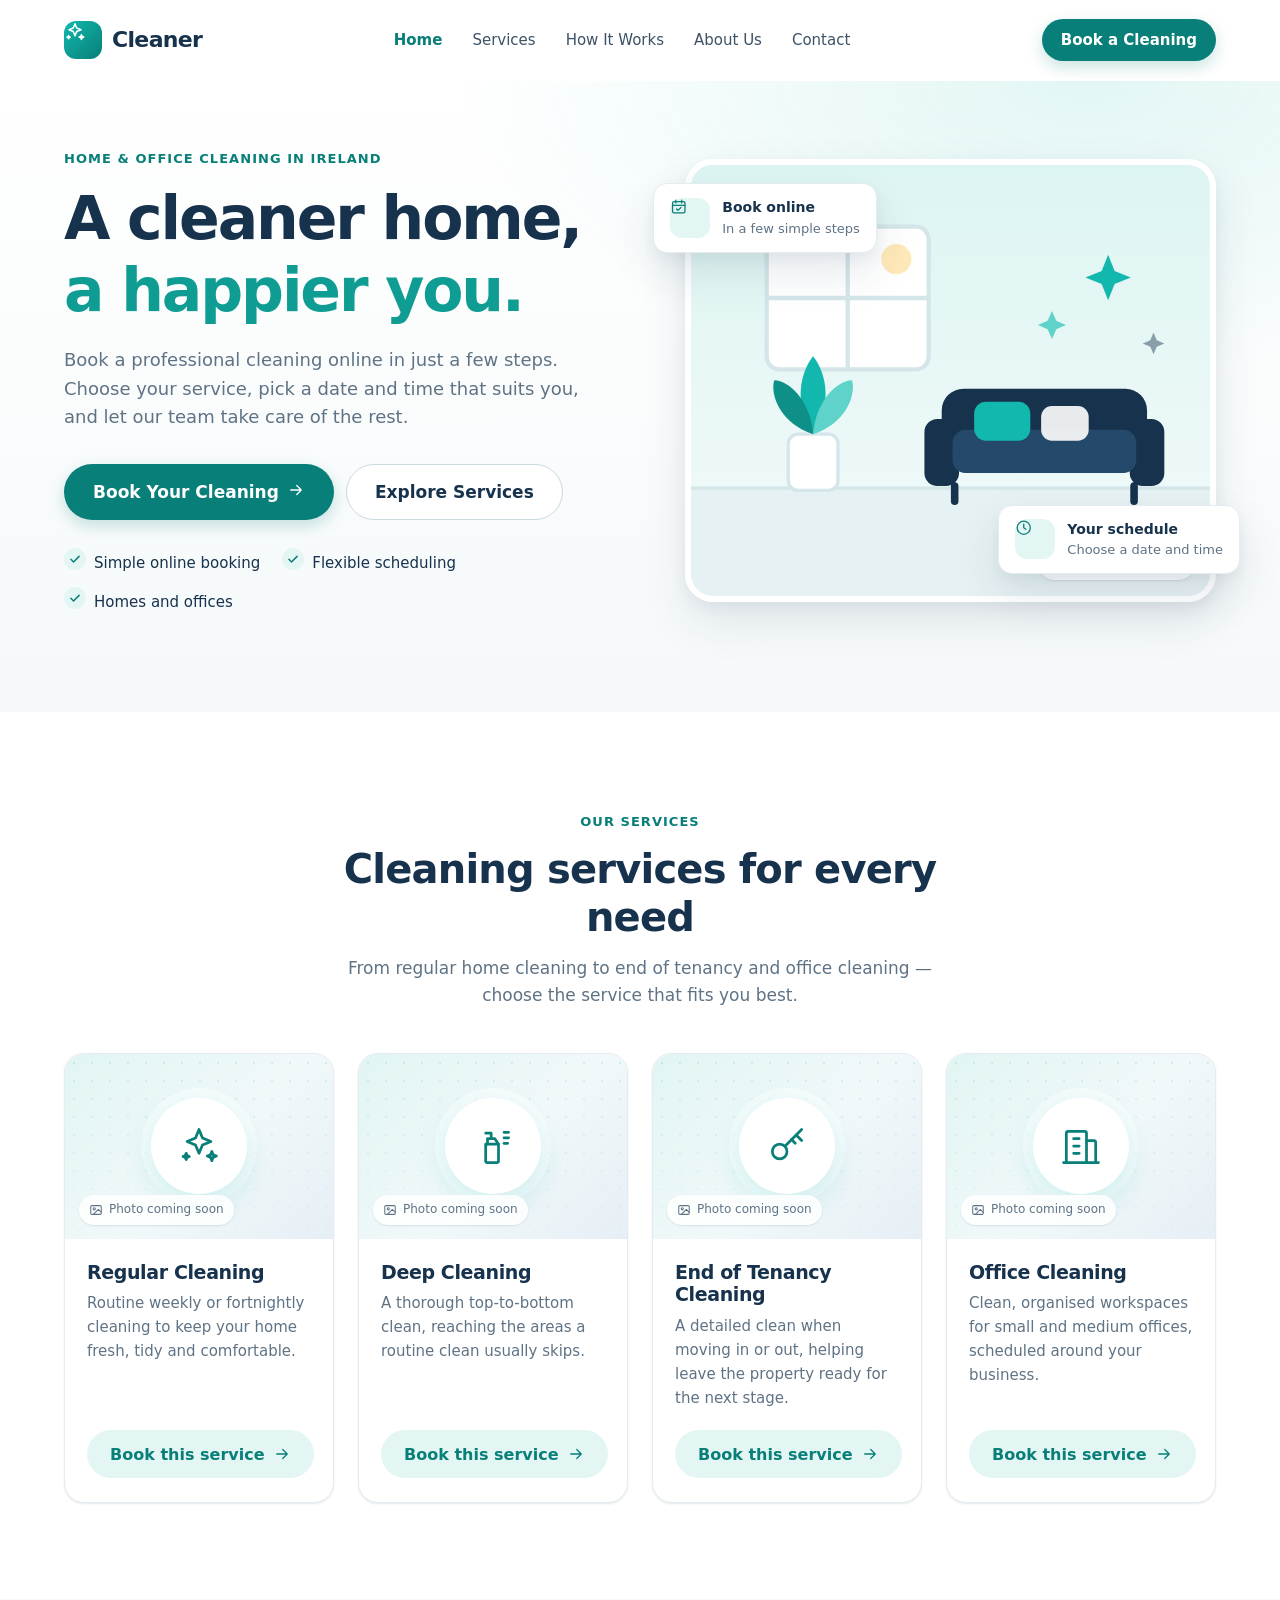
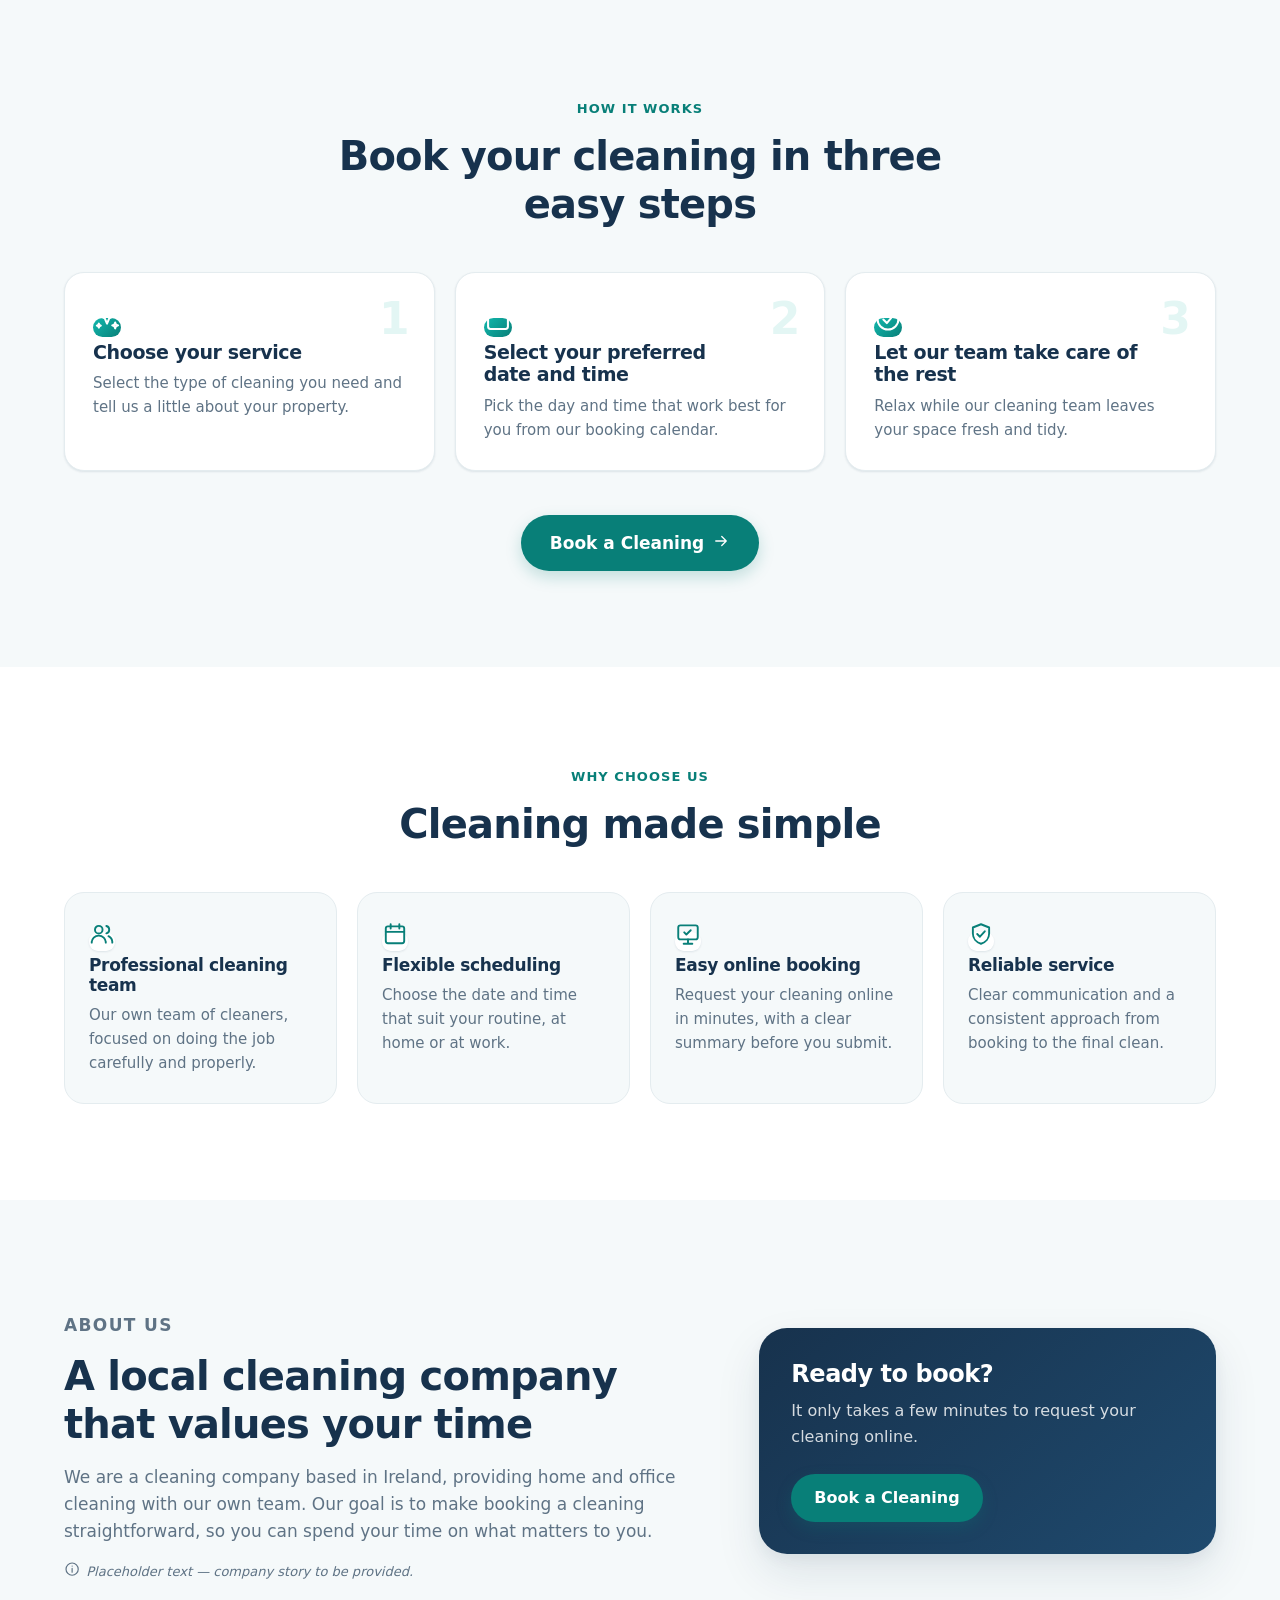
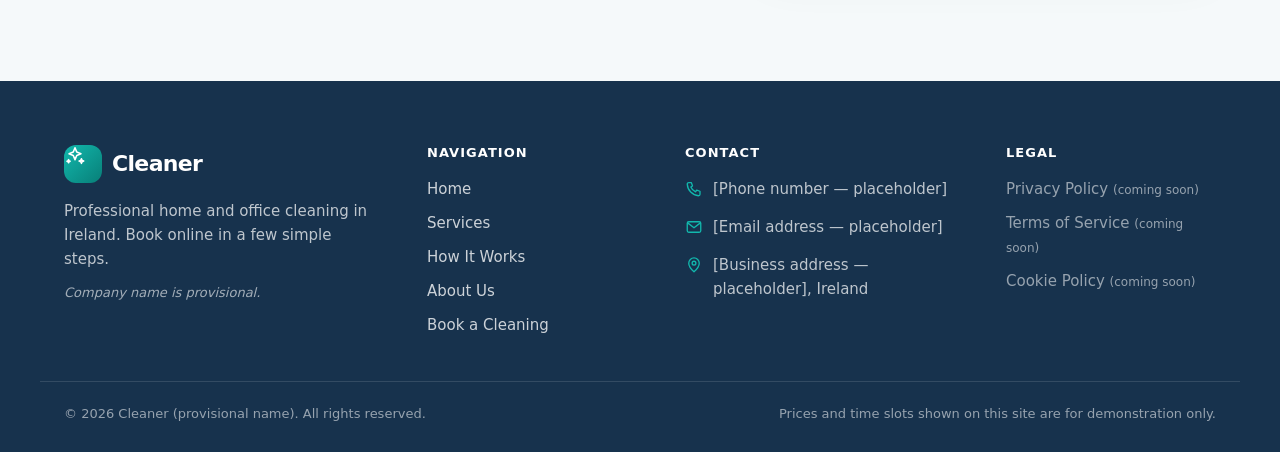
==== index.html @ 35ff5c17 "Add files via upload" ====
<!DOCTYPE html>
<html lang="en-IE">
<head>
  <meta charset="UTF-8">
  <meta name="viewport" content="width=device-width, initial-scale=1">
  <title>Cleaner — Professional Home &amp; Office Cleaning in Ireland</title>
  <meta name="description" content="Book a professional home or office cleaning online in a few simple steps.">
  <meta name="theme-color" content="#12B8AD">
  <link rel="icon" href="data:image/svg+xml,%3Csvg xmlns='http://www.w3.org/2000/svg' viewBox='0 0 32 32'%3E%3Crect width='32' height='32' rx='9' fill='%2312B8AD'/%3E%3Cpath d='M16 7l2.3 5.7L24 15l-5.7 2.3L16 23l-2.3-5.7L8 15l5.7-2.3z' fill='white'/%3E%3C/svg%3E">
  <script>document.documentElement.classList.add('js');</script>
  <link rel="stylesheet" href="css/style.css">
</head>
<body>
  <a class="skip-link" href="#main">Skip to main content</a>

  <!-- ============ HEADER ============ -->
  <header class="site-header" id="site-header">
    <div class="container site-header__inner">
      <a class="logo" href="#home" aria-label="Cleaner — home">
        <span class="logo__mark" data-icon="sparkles"></span>
        <span class="logo__text">Cleaner</span>
      </a>

      <nav class="main-nav" id="main-nav" aria-label="Main">
        <ul class="main-nav__list">
          <li><a class="main-nav__link" href="#home">Home</a></li>
          <li><a class="main-nav__link" href="#services">Services</a></li>
          <li><a class="main-nav__link" href="#how-it-works">How It Works</a></li>
          <li><a class="main-nav__link" href="#about">About Us</a></li>
          <li><a class="main-nav__link" href="#contact">Contact</a></li>
        </ul>
        <a class="btn btn--primary main-nav__cta-mobile" href="#book">Book a Cleaning</a>
      </nav>

      <div class="site-header__actions">
        <a class="btn btn--primary btn--sm site-header__cta" href="#book">Book a Cleaning</a>
        <button class="menu-toggle" id="menu-toggle" type="button" aria-expanded="false" aria-controls="main-nav">
          <span class="menu-toggle__open" data-icon="menu"></span>
          <span class="menu-toggle__close" data-icon="close"></span>
          <span class="visually-hidden">Menu</span>
        </button>
      </div>
    </div>
  </header>

  <main id="main" tabindex="-1">
    <!-- ============ HOME VIEW ============ -->
    <div class="view" id="view-home" data-view="home">

      <!-- Hero -->
      <section class="hero" id="home" aria-labelledby="hero-title">
        <div class="container hero__inner">
          <div class="hero__content">
            <p class="eyebrow">Home &amp; office cleaning in Ireland</p>
            <h1 class="hero__title" id="hero-title">A cleaner home, <span class="text-accent">a happier you.</span></h1>
            <p class="hero__subtitle">
              Book a professional cleaning online in just a few steps. Choose your service, pick a date
              and time that suits you, and let our team take care of the rest.
            </p>
            <div class="hero__actions">
              <a class="btn btn--primary btn--lg" href="#book">
                Book Your Cleaning <span data-icon="arrowRight"></span>
              </a>
              <a class="btn btn--outline btn--lg" href="#services">Explore Services</a>
            </div>
            <ul class="hero__points">
              <li><span data-icon="check"></span> Simple online booking</li>
              <li><span data-icon="check"></span> Flexible scheduling</li>
              <li><span data-icon="check"></span> Homes and offices</li>
            </ul>
          </div>

          <div class="hero__visual">
            <div class="media media--hero">
              <img src="assets/images/hero.jpg" alt="Professional cleaner tidying a bright, modern living room" width="960" height="800">
              <div class="media__placeholder" aria-hidden="true">
                <svg class="hero-art" viewBox="0 0 480 400" preserveAspectRatio="xMidYMid slice">
                  <defs>
                    <linearGradient id="heroWall" x1="0" y1="0" x2="0" y2="1">
                      <stop offset="0" stop-color="#DDF5F2"/>
                      <stop offset="1" stop-color="#F3FAFA"/>
                    </linearGradient>
                  </defs>
                  <rect width="480" height="400" fill="url(#heroWall)"/>
                  <rect x="70" y="58" width="150" height="132" rx="12" fill="#FFFFFF" stroke="#D4E6E9" stroke-width="4"/>
                  <path d="M145 58v132M70 124h150" stroke="#D4E6E9" stroke-width="4"/>
                  <circle cx="190" cy="88" r="14" fill="#FFE9B8"/>
                  <rect y="300" width="480" height="100" fill="#E6F1F3"/>
                  <path d="M0 300h480" stroke="#D4E6E9" stroke-width="3"/>
                  <rect x="232" y="208" width="190" height="72" rx="20" fill="#17324D"/>
                  <rect x="216" y="236" width="32" height="62" rx="12" fill="#17324D"/>
                  <rect x="406" y="236" width="32" height="62" rx="12" fill="#17324D"/>
                  <rect x="242" y="246" width="170" height="40" rx="12" fill="#24496B"/>
                  <path d="M244 298v14M410 298v14" stroke="#17324D" stroke-width="7" stroke-linecap="round"/>
                  <rect x="262" y="220" width="52" height="36" rx="11" fill="#12B8AD"/>
                  <rect x="324" y="224" width="44" height="32" rx="10" fill="#FFFFFF" opacity=".9"/>
                  <rect x="90" y="250" width="46" height="52" rx="9" fill="#FFFFFF" stroke="#D4E6E9" stroke-width="3"/>
                  <path d="M113 250c-20-30-10-60 0-72 10 12 20 42 0 72z" fill="#12B8AD"/>
                  <path d="M113 250c-30-10-40-36-36-50 14 0 34 20 36 50z" fill="#0E8F87"/>
                  <path d="M113 250c30-10 40-36 36-50-14 0-34 20-36 50z" fill="#5FD3CA"/>
                  <path d="M386 84l6 15 15 6-15 6-6 15-6-15-15-6 15-6z" fill="#12B8AD"/>
                  <path d="M334 136l4 9 9 4-9 4-4 9-4-9-9-4 9-4z" fill="#5FD3CA"/>
                  <path d="M428 156l3 7 7 3-7 3-3 7-3-7-7-3 7-3z" fill="#17324D" opacity=".45"/>
                </svg>
                <span class="media__badge"><span data-icon="image"></span> Photo coming soon</span>
              </div>
            </div>
            <div class="float-card float-card--top" aria-hidden="true">
              <span class="float-card__icon" data-icon="calendarCheck"></span>
              <span><strong>Book online</strong><small>In a few simple steps</small></span>
            </div>
            <div class="float-card float-card--bottom" aria-hidden="true">
              <span class="float-card__icon" data-icon="clock"></span>
              <span><strong>Your schedule</strong><small>Choose a date and time</small></span>
            </div>
          </div>
        </div>
      </section>

      <!-- Services -->
      <section class="section" id="services" aria-labelledby="services-title">
        <div class="container">
          <div class="section__header">
            <p class="eyebrow">Our services</p>
            <h2 class="section__title" id="services-title">Cleaning services for every need</h2>
            <p class="section__lead">From regular home cleaning to end of tenancy and office cleaning — choose the service that fits you best.</p>
          </div>
          <div class="services-grid" id="services-grid">
            <!-- Rendered from CleanerApp.data.SERVICES by app.js -->
          </div>
        </div>
      </section>

      <!-- How it works -->
      <section class="section section--alt" id="how-it-works" aria-labelledby="how-title">
        <div class="container">
          <div class="section__header">
            <p class="eyebrow">How it works</p>
            <h2 class="section__title" id="how-title">Book your cleaning in three easy steps</h2>
          </div>
          <ol class="steps">
            <li class="step-card">
              <span class="step-card__number" aria-hidden="true">1</span>
              <span class="step-card__icon" data-icon="sparkles"></span>
              <h3 class="step-card__title">Choose your service</h3>
              <p>Select the type of cleaning you need and tell us a little about your property.</p>
            </li>
            <li class="step-card">
              <span class="step-card__number" aria-hidden="true">2</span>
              <span class="step-card__icon" data-icon="calendar"></span>
              <h3 class="step-card__title">Select your preferred date and time</h3>
              <p>Pick the day and time that work best for you from our booking calendar.</p>
            </li>
            <li class="step-card">
              <span class="step-card__number" aria-hidden="true">3</span>
              <span class="step-card__icon" data-icon="checkCircle"></span>
              <h3 class="step-card__title">Let our team take care of the rest</h3>
              <p>Relax while our cleaning team leaves your space fresh and tidy.</p>
            </li>
          </ol>
          <div class="section__cta">
            <a class="btn btn--primary btn--lg" href="#book">Book a Cleaning <span data-icon="arrowRight"></span></a>
          </div>
        </div>
      </section>

      <!-- Why choose us -->
      <section class="section" id="why-us" aria-labelledby="why-title">
        <div class="container">
          <div class="section__header">
            <p class="eyebrow">Why choose us</p>
            <h2 class="section__title" id="why-title">Cleaning made simple</h2>
          </div>
          <div class="features-grid">
            <article class="feature">
              <span class="feature__icon" data-icon="users"></span>
              <h3 class="feature__title">Professional cleaning team</h3>
              <p>Our own team of cleaners, focused on doing the job carefully and properly.</p>
            </article>
            <article class="feature">
              <span class="feature__icon" data-icon="calendar"></span>
              <h3 class="feature__title">Flexible scheduling</h3>
              <p>Choose the date and time that suit your routine, at home or at work.</p>
            </article>
            <article class="feature">
              <span class="feature__icon" data-icon="cursorClick"></span>
              <h3 class="feature__title">Easy online booking</h3>
              <p>Request your cleaning online in minutes, with a clear summary before you submit.</p>
            </article>
            <article class="feature">
              <span class="feature__icon" data-icon="shield"></span>
              <h3 class="feature__title">Reliable service</h3>
              <p>Clear communication and a consistent approach from booking to the final clean.</p>
            </article>
          </div>
        </div>
      </section>

      <!-- About -->
      <section class="section section--alt" id="about" aria-labelledby="about-title">
        <div class="container about">
          <div class="about__content">
            <p class="eyebrow">About us</p>
            <h2 class="section__title" id="about-title">A local cleaning company that values your time</h2>
            <p>
              We are a cleaning company based in Ireland, providing home and office cleaning with our own team.
              Our goal is to make booking a cleaning straightforward, so you can spend your time on what matters to you.
            </p>
            <p class="placeholder-note"><span data-icon="info"></span> Placeholder text — company story to be provided.</p>
          </div>
          <div class="about__card">
            <h3>Ready to book?</h3>
            <p>It only takes a few minutes to request your cleaning online.</p>
            <a class="btn btn--primary" href="#book">Book a Cleaning</a>
          </div>
        </div>
      </section>
    </div>

    <!-- ============ BOOKING VIEW ============ -->
    <div class="view" id="view-booking" data-view="booking" hidden>
      <section class="booking" aria-labelledby="booking-title">
        <div class="container">
          <div class="booking__header">
            <a class="link-back" href="#home"><span data-icon="arrowLeft"></span> Back to home</a>
            <h1 class="booking__title" id="booking-title">Book a cleaning</h1>
            <p class="booking__lead">Tell us what you need and choose a date and time. It only takes a few minutes.</p>
            <p class="demo-banner"><span data-icon="info"></span> Demo version — no real booking will be created and no data is sent.</p>
          </div>

          <div id="booking-flow">
            <nav class="progress" aria-label="Booking progress">
              <div class="progress__bar" aria-hidden="true"><span class="progress__fill" id="progress-fill"></span></div>
              <ol class="progress__list" id="booking-progress">
                <!-- Rendered by booking.js -->
              </ol>
            </nav>

            <div class="booking__layout">
              <div class="booking__main card">
                <div class="alert alert--error" id="booking-error" role="alert" tabindex="-1" hidden></div>
                <form id="booking-form" novalidate>
                  <div id="booking-step">
                    <!-- Current step rendered by booking.js -->
                  </div>
                  <div class="booking__nav">
                    <button type="button" class="btn btn--ghost" id="booking-back"><span data-icon="arrowLeft"></span> Back</button>
                    <button type="submit" class="btn btn--primary" id="booking-next">Continue <span data-icon="arrowRight"></span></button>
                  </div>
                </form>
              </div>

              <aside class="booking__aside" aria-label="Booking summary">
                <details class="summary-card" id="summary-card" open>
                  <summary class="summary-card__header">
                    <span class="summary-card__title">Booking summary</span>
                    <span class="summary-card__total" id="summary-total"></span>
                  </summary>
                  <div class="summary-card__body" id="booking-summary" aria-live="polite">
                    <!-- Rendered by booking.js -->
                  </div>
                </details>
              </aside>
            </div>
          </div>

          <div id="booking-confirmation" hidden>
            <!-- Rendered by booking.js after the simulated submission -->
          </div>
        </div>
      </section>
    </div>
  </main>

  <!-- ============ FOOTER ============ -->
  <footer class="site-footer" id="contact">
    <div class="container site-footer__grid">
      <div class="site-footer__brand">
        <a class="logo logo--light" href="#home">
          <span class="logo__mark" data-icon="sparkles"></span>
          <span class="logo__text">Cleaner</span>
        </a>
        <p>Professional home and office cleaning in Ireland. Book online in a few simple steps.</p>
        <p class="placeholder-note placeholder-note--light">Company name is provisional.</p>
      </div>

      <nav class="site-footer__col" aria-label="Footer">
        <h2 class="site-footer__heading">Navigation</h2>
        <ul>
          <li><a href="#home">Home</a></li>
          <li><a href="#services">Services</a></li>
          <li><a href="#how-it-works">How It Works</a></li>
          <li><a href="#about">About Us</a></li>
          <li><a href="#book">Book a Cleaning</a></li>
        </ul>
      </nav>

      <div class="site-footer__col">
        <h2 class="site-footer__heading">Contact</h2>
        <ul class="contact-list">
          <li><span data-icon="phone"></span> [Phone number — placeholder]</li>
          <li><span data-icon="mail"></span> [Email address — placeholder]</li>
          <li><span data-icon="mapPin"></span> [Business address — placeholder], Ireland</li>
        </ul>
      </div>

      <div class="site-footer__col">
        <h2 class="site-footer__heading">Legal</h2>
        <ul>
          <li><span class="link-disabled">Privacy Policy <small>(coming soon)</small></span></li>
          <li><span class="link-disabled">Terms of Service <small>(coming soon)</small></span></li>
          <li><span class="link-disabled">Cookie Policy <small>(coming soon)</small></span></li>
        </ul>
      </div>
    </div>
    <div class="container site-footer__bottom">
      <p>&copy; <span id="current-year">2026</span> Cleaner (provisional name). All rights reserved.</p>
      <p>Prices and time slots shown on this site are for demonstration only.</p>
    </div>
  </footer>

  <script src="js/data.js" defer></script>
  <script src="js/ui.js" defer></script>
  <script src="js/booking.js" defer></script>
  <script src="js/app.js" defer></script>
</body>
</html>
---- css/style.css ----
/* ==========================================================
   Cleaner App 2.0 — styles
   1. Tokens & reset
   2. Base & utilities
   3. Buttons, badges, alerts
   4. Header & navigation
   5. Home sections
   6. Media placeholders
   7. Footer
   8. Booking flow
   9. Responsive
   ========================================================== */

/* ---------- 1. Tokens & reset ---------- */
:root {
  --color-primary: #12B8AD;          /* brand turquoise: accents, icons, selection */
  --color-primary-strong: #087F78;   /* accessible teal for text & button backgrounds (AA on white) */
  --color-primary-hover: #066A64;
  --color-primary-large: #0E9C93;    /* accent for large headings (AA large text) */
  --color-primary-soft: #E3F6F4;
  --color-primary-softer: #F0FAF9;
  --color-heading: #17324D;
  --color-text: #3D5266;
  --color-muted: #5F7385;
  --color-bg: #FFFFFF;
  --color-bg-alt: #F5F9FA;
  --color-border: #E4ECEF;
  --color-border-strong: #CBD8DE;
  --color-error: #C0392B;
  --color-error-bg: #FDF1EF;
  --color-demo: #8A5A00;
  --color-demo-bg: #FFF7E6;
  --color-demo-border: #F5DFAE;

  --font-sans: "Inter", system-ui, -apple-system, "Segoe UI", Roboto, "Helvetica Neue", Arial, sans-serif;

  --radius-sm: 10px;
  --radius-md: 14px;
  --radius-lg: 20px;
  --radius-xl: 28px;
  --radius-pill: 999px;

  --shadow-sm: 0 1px 2px rgba(23, 50, 77, 0.06), 0 1px 3px rgba(23, 50, 77, 0.05);
  --shadow-md: 0 6px 18px rgba(23, 50, 77, 0.07), 0 2px 6px rgba(23, 50, 77, 0.04);
  --shadow-lg: 0 20px 45px rgba(23, 50, 77, 0.10), 0 6px 14px rgba(23, 50, 77, 0.05);
  --focus-ring: 0 0 0 3px #FFFFFF, 0 0 0 5px var(--color-primary-strong);

  --header-height: 72px;
  --container: 1200px;
  --gutter: 20px;
  --transition: 180ms ease;
}

*,
*::before,
*::after { box-sizing: border-box; }

html {
  scroll-behavior: smooth;
  -webkit-text-size-adjust: 100%;
}

body {
  margin: 0;
  font-family: var(--font-sans);
  font-size: 16px;
  line-height: 1.6;
  color: var(--color-text);
  background: var(--color-bg);
  -webkit-font-smoothing: antialiased;
}

body.menu-open { overflow: hidden; }

h1, h2, h3, h4 {
  margin: 0;
  color: var(--color-heading);
  line-height: 1.2;
  letter-spacing: -0.02em;
}

p { margin: 0; }
ul, ol { margin: 0; padding: 0; list-style: none; }
img { display: block; max-width: 100%; height: auto; }
a { color: var(--color-primary-strong); }
button, input, textarea, select { font: inherit; color: inherit; }
button { cursor: pointer; }
fieldset { margin: 0; padding: 0; border: 0; min-width: 0; }
abbr[title] { text-decoration: none; }
[hidden] { display: none !important; }

:focus-visible {
  outline: none;
  box-shadow: var(--focus-ring);
  border-radius: 6px;
}

[id] { scroll-margin-top: calc(var(--header-height) + 16px); }

/* ---------- 2. Base & utilities ---------- */
.container {
  width: 100%;
  max-width: var(--container);
  margin: 0 auto;
  padding: 0 var(--gutter);
}

.visually-hidden {
  position: absolute !important;
  width: 1px;
  height: 1px;
  padding: 0;
  margin: -1px;
  overflow: hidden;
  clip: rect(0, 0, 0, 0);
  white-space: nowrap;
  border: 0;
}

.skip-link {
  position: absolute;
  top: -100px;
  left: 16px;
  z-index: 200;
  padding: 12px 18px;
  background: var(--color-heading);
  color: #FFFFFF;
  border-radius: var(--radius-sm);
  font-weight: 600;
  text-decoration: none;
}
.skip-link:focus { top: 12px; }

main:focus { outline: none; }

.icon {
  width: 1.25em;
  height: 1.25em;
  flex-shrink: 0;
}

[data-icon], .media__icon, .choice-card__icon, .summary-row__icon { display: inline-flex; }

.eyebrow {
  display: inline-block;
  margin-bottom: 12px;
  font-size: 0.8125rem;
  font-weight: 700;
  letter-spacing: 0.08em;
  text-transform: uppercase;
  color: var(--color-primary-strong);
}

.text-accent { color: var(--color-primary-large); }

.card {
  background: var(--color-bg);
  border: 1px solid var(--color-border);
  border-radius: var(--radius-lg);
  box-shadow: var(--shadow-md);
}

.placeholder-note {
  display: inline-flex;
  align-items: center;
  gap: 6px;
  margin-top: 16px;
  font-size: 0.8125rem;
  color: var(--color-muted);
  font-style: italic;
}
.placeholder-note--light { color: rgba(255, 255, 255, 0.6); margin-top: 12px; }

/* ---------- 3. Buttons, badges, alerts ---------- */
.btn {
  display: inline-flex;
  align-items: center;
  justify-content: center;
  gap: 8px;
  min-height: 48px;
  padding: 12px 22px;
  border: 1.5px solid transparent;
  border-radius: var(--radius-pill);
  font-size: 1rem;
  font-weight: 600;
  line-height: 1.2;
  text-decoration: none;
  white-space: nowrap;
  transition: background-color var(--transition), color var(--transition), border-color var(--transition), box-shadow var(--transition), transform var(--transition);
}
.btn:focus-visible { border-radius: var(--radius-pill); }
.btn .icon { width: 18px; height: 18px; }
.btn:active { transform: translateY(1px); }

.btn--primary {
  background: var(--color-primary-strong);
  color: #FFFFFF;
  box-shadow: 0 6px 16px rgba(8, 127, 120, 0.22);
}
.btn--primary:hover { background: var(--color-primary-hover); }

.btn--outline {
  background: #FFFFFF;
  color: var(--color-heading);
  border-color: var(--color-border-strong);
}
.btn--outline:hover { border-color: var(--color-primary); color: var(--color-primary-strong); }

.btn--ghost {
  background: transparent;
  color: var(--color-heading);
  border-color: var(--color-border);
}
.btn--ghost:hover { background: var(--color-bg-alt); }

.btn--soft {
  background: var(--color-primary-soft);
  color: var(--color-primary-strong);
}
.btn--soft:hover { background: var(--color-primary-strong); color: #FFFFFF; }

.btn--sm { min-height: 42px; padding: 9px 18px; font-size: 0.9375rem; }
.btn--lg { min-height: 56px; padding: 15px 28px; font-size: 1.0625rem; }

.link-back {
  display: inline-flex;
  align-items: center;
  gap: 6px;
  font-weight: 600;
  font-size: 0.9375rem;
  text-decoration: none;
  color: var(--color-muted);
}
.link-back:hover { color: var(--color-primary-strong); }
.link-back .icon { width: 16px; height: 16px; }

.link-btn {
  display: inline-flex;
  align-items: center;
  gap: 6px;
  padding: 6px 10px;
  margin: -6px -10px;
  border: 0;
  border-radius: var(--radius-sm);
  background: none;
  color: var(--color-primary-strong);
  font-weight: 600;
  font-size: 0.875rem;
}
.link-btn:hover { background: var(--color-primary-softer); }
.link-btn .icon { width: 16px; height: 16px; }

.link-disabled { color: rgba(255, 255, 255, 0.55); }
.link-disabled small { font-size: 0.75rem; }

.badge {
  display: inline-flex;
  align-items: center;
  gap: 6px;
  padding: 4px 10px;
  border-radius: var(--radius-pill);
  font-size: 0.75rem;
  font-weight: 600;
}
.badge--demo {
  background: var(--color-demo-bg);
  color: var(--color-demo);
  border: 1px solid var(--color-demo-border);
}

.notice {
  display: flex;
  align-items: flex-start;
  gap: 10px;
  margin-top: 24px;
  padding: 14px 16px;
  border-radius: var(--radius-md);
  background: var(--color-bg-alt);
  color: var(--color-muted);
  font-size: 0.875rem;
}
.notice .icon { width: 18px; height: 18px; margin-top: 2px; color: var(--color-primary-strong); }
.notice--demo { background: var(--color-demo-bg); color: var(--color-demo); }
.notice--demo .icon { color: var(--color-demo); }

.alert {
  display: flex;
  gap: 12px;
  padding: 16px 18px;
  margin-bottom: 24px;
  border-radius: var(--radius-md);
  font-size: 0.9375rem;
}
.alert:focus { outline: none; box-shadow: var(--focus-ring); }
.alert__icon .icon { width: 22px; height: 22px; }
.alert__title { font-weight: 700; margin-bottom: 4px; }
.alert__list { list-style: disc; padding-left: 18px; }
.alert--error { background: var(--color-error-bg); color: var(--color-error); border: 1px solid #F3C9C3; }
.alert--demo { background: var(--color-demo-bg); color: var(--color-demo); border: 1px solid var(--color-demo-border); text-align: left; }

/* ---------- 4. Header & navigation ---------- */
.site-header {
  position: sticky;
  top: 0;
  z-index: 100;
  background: rgba(255, 255, 255, 0.92);
  backdrop-filter: saturate(160%) blur(12px);
  -webkit-backdrop-filter: saturate(160%) blur(12px);
  border-bottom: 1px solid transparent;
  transition: border-color var(--transition), box-shadow var(--transition);
}
.site-header.is-scrolled { border-bottom-color: var(--color-border); box-shadow: var(--shadow-sm); }

.site-header__inner {
  display: flex;
  align-items: center;
  justify-content: space-between;
  gap: 24px;
  height: var(--header-height);
}

.logo {
  display: inline-flex;
  align-items: center;
  gap: 10px;
  text-decoration: none;
  color: var(--color-heading);
}
.logo__mark {
  width: 38px;
  height: 38px;
  align-items: center;
  justify-content: center;
  border-radius: 12px;
  background: linear-gradient(135deg, var(--color-primary), var(--color-primary-strong));
  color: #FFFFFF;
}
.logo__mark .icon { width: 22px; height: 22px; }
.logo__text { font-size: 1.375rem; font-weight: 800; letter-spacing: -0.03em; }
.logo--light { color: #FFFFFF; }

.main-nav__link {
  display: block;
  padding: 10px 14px;
  border-radius: var(--radius-sm);
  font-weight: 500;
  font-size: 0.9375rem;
  color: var(--color-text);
  text-decoration: none;
  transition: color var(--transition), background-color var(--transition);
}
.main-nav__link:hover { color: var(--color-primary-strong); background: var(--color-primary-softer); }
.main-nav__link[aria-current] { color: var(--color-primary-strong); font-weight: 600; }

.site-header__actions { display: flex; align-items: center; gap: 12px; }

.menu-toggle {
  display: inline-flex;
  align-items: center;
  justify-content: center;
  width: 46px;
  height: 46px;
  border: 1px solid var(--color-border);
  border-radius: 12px;
  background: #FFFFFF;
  color: var(--color-heading);
}
.menu-toggle .icon { width: 22px; height: 22px; }
.menu-toggle__close { display: none !important; }
.menu-toggle[aria-expanded="true"] .menu-toggle__open { display: none !important; }
.menu-toggle[aria-expanded="true"] .menu-toggle__close { display: inline-flex !important; }

/* Mobile panel (default) */
/* Absolute (not fixed): the header's backdrop-filter would become the containing block for fixed children. */
.main-nav {
  position: absolute;
  top: 100%;
  left: 0;
  right: 0;
  height: calc(100vh - var(--header-height));
  height: calc(100dvh - var(--header-height));
  display: flex;
  flex-direction: column;
  gap: 20px;
  padding: 20px var(--gutter) 32px;
  background: #FFFFFF;
  border-top: 1px solid var(--color-border);
  overflow-y: auto;
  visibility: hidden;
  opacity: 0;
  transform: translateY(-8px);
  transition: opacity var(--transition), transform var(--transition), visibility var(--transition);
}
.main-nav.is-open { visibility: visible; opacity: 1; transform: none; }
.main-nav__list { display: flex; flex-direction: column; gap: 4px; }
.main-nav .main-nav__link { padding: 14px 12px; font-size: 1.0625rem; }
.main-nav__cta-mobile { width: 100%; }
.site-header__cta { display: none; }

/* ---------- 5. Home sections ---------- */
.section { padding: 72px 0; }
.section--alt { background: var(--color-bg-alt); }
.section__header { max-width: 640px; margin: 0 auto 44px; text-align: center; }
.section__title { font-size: clamp(1.75rem, 1.3rem + 1.6vw, 2.5rem); }
.section__lead { margin-top: 14px; font-size: 1.0625rem; color: var(--color-muted); }
.section__cta { margin-top: 44px; text-align: center; }

/* Hero */
.hero {
  position: relative;
  padding: 40px 0 64px;
  background:
    radial-gradient(900px 420px at 85% 0%, rgba(18, 184, 173, 0.12), transparent 70%),
    linear-gradient(180deg, #FFFFFF 0%, var(--color-bg-alt) 100%);
  overflow: hidden;
}
.hero__inner { display: grid; gap: 44px; align-items: center; }
.hero__title { font-size: clamp(2.25rem, 1.5rem + 3.4vw, 3.75rem); letter-spacing: -0.035em; }
.hero__subtitle { margin-top: 20px; max-width: 540px; font-size: 1.125rem; color: var(--color-muted); }
.hero__actions { display: flex; flex-wrap: wrap; gap: 12px; margin-top: 32px; }
.hero__points { display: flex; flex-wrap: wrap; gap: 10px 22px; margin-top: 28px; font-size: 0.9375rem; font-weight: 500; color: var(--color-heading); }
.hero__points li { display: inline-flex; align-items: center; gap: 8px; }
.hero__points .icon {
  width: 22px;
  height: 22px;
  padding: 4px;
  border-radius: 50%;
  background: var(--color-primary-soft);
  color: var(--color-primary-strong);
  stroke-width: 2.5;
}

.hero__visual { position: relative; }
.float-card {
  position: absolute;
  z-index: 3;
  display: flex;
  align-items: center;
  gap: 12px;
  padding: 12px 16px;
  background: #FFFFFF;
  border: 1px solid var(--color-border);
  border-radius: var(--radius-md);
  box-shadow: var(--shadow-lg);
  font-size: 0.875rem;
}
.float-card strong { display: block; color: var(--color-heading); }
.float-card small { display: block; color: var(--color-muted); font-size: 0.8125rem; }
.float-card__icon {
  width: 40px;
  height: 40px;
  align-items: center;
  justify-content: center;
  border-radius: 12px;
  background: var(--color-primary-soft);
  color: var(--color-primary-strong);
}
.float-card--top { top: 24px; left: -12px; }
.float-card--bottom { bottom: 28px; right: -12px; }

/* Services */
.services-grid { display: grid; gap: 24px; }
.service-card {
  display: flex;
  flex-direction: column;
  background: #FFFFFF;
  border: 1px solid var(--color-border);
  border-radius: var(--radius-lg);
  overflow: hidden;
  box-shadow: var(--shadow-sm);
  transition: box-shadow var(--transition), transform var(--transition);
}
.service-card:hover { box-shadow: var(--shadow-lg); transform: translateY(-3px); }
.service-card .media { border-radius: 0; aspect-ratio: 16 / 11; }
.service-card__body { display: flex; flex-direction: column; flex: 1; padding: 22px 22px 24px; }
.service-card__title { font-size: 1.1875rem; }
.service-card__text { margin-top: 8px; color: var(--color-muted); font-size: 0.9375rem; flex: 1; }
.service-card__cta { margin-top: 20px; align-self: flex-start; }

/* How it works */
.steps { display: grid; gap: 20px; counter-reset: none; }
.step-card {
  position: relative;
  padding: 32px 28px 28px;
  background: #FFFFFF;
  border: 1px solid var(--color-border);
  border-radius: var(--radius-lg);
  box-shadow: var(--shadow-sm);
}
.step-card__number {
  position: absolute;
  top: 24px;
  right: 24px;
  font-size: 2.75rem;
  font-weight: 800;
  line-height: 1;
  color: var(--color-primary-soft);
}
.step-card__icon {
  width: 56px;
  height: 56px;
  align-items: center;
  justify-content: center;
  margin-bottom: 20px;
  border-radius: 16px;
  background: linear-gradient(135deg, var(--color-primary), var(--color-primary-strong));
  color: #FFFFFF;
}
.step-card__icon .icon { width: 28px; height: 28px; }
.step-card__title { font-size: 1.1875rem; margin-bottom: 8px; padding-right: 40px; }
.step-card p { color: var(--color-muted); font-size: 0.9375rem; }

/* Why choose us */
.features-grid { display: grid; gap: 20px; }
.feature {
  padding: 28px 24px;
  border-radius: var(--radius-lg);
  background: var(--color-bg-alt);
  border: 1px solid var(--color-border);
}
.feature__icon {
  width: 52px;
  height: 52px;
  align-items: center;
  justify-content: center;
  margin-bottom: 18px;
  border-radius: 14px;
  background: #FFFFFF;
  color: var(--color-primary-strong);
  box-shadow: var(--shadow-sm);
}
.feature__icon .icon { width: 26px; height: 26px; }
.feature__title { font-size: 1.0625rem; margin-bottom: 8px; }
.feature p { font-size: 0.9375rem; color: var(--color-muted); }

/* About */
.about { display: grid; gap: 32px; align-items: center; }
.about__content p { margin-top: 16px; font-size: 1.0625rem; color: var(--color-muted); max-width: 620px; }
.about__content .placeholder-note { font-size: 0.8125rem; }
.about__card {
  padding: 32px;
  border-radius: var(--radius-xl);
  background: linear-gradient(140deg, var(--color-heading) 0%, #1F4A6E 100%);
  color: rgba(255, 255, 255, 0.82);
  box-shadow: var(--shadow-lg);
}
.about__card h3 { color: #FFFFFF; font-size: 1.5rem; }
.about__card p { margin: 10px 0 24px; }

/* ---------- 6. Media placeholders ---------- */
.media {
  position: relative;
  overflow: hidden;
  border-radius: var(--radius-xl);
  background: linear-gradient(135deg, #E1F5F3 0%, #F1F8FA 55%, #E6EFF5 100%);
}
.media::before {
  content: "";
  position: absolute;
  inset: 0;
  background-image: radial-gradient(rgba(18, 184, 173, 0.16) 1.2px, transparent 1.4px);
  background-size: 18px 18px;
  mask-image: linear-gradient(180deg, rgba(0, 0, 0, 0.9), rgba(0, 0, 0, 0.25));
  -webkit-mask-image: linear-gradient(180deg, rgba(0, 0, 0, 0.9), rgba(0, 0, 0, 0.25));
}
.media img {
  position: absolute;
  inset: 0;
  z-index: 2;
  width: 100%;
  height: 100%;
  object-fit: cover;
  transition: opacity 300ms ease;
}
.js .media img { opacity: 0; }
.js .media.is-loaded img { opacity: 1; }
.media.is-loaded .media__placeholder { visibility: hidden; }
.media.is-missing img { display: none; }

.media__placeholder {
  position: absolute;
  inset: 0;
  z-index: 1;
  display: flex;
  align-items: center;
  justify-content: center;
}
.media__icon {
  position: relative;
  width: 96px;
  height: 96px;
  align-items: center;
  justify-content: center;
  border-radius: 50%;
  background: #FFFFFF;
  color: var(--color-primary-strong);
  box-shadow: 0 12px 30px rgba(18, 184, 173, 0.18), 0 0 0 10px rgba(255, 255, 255, 0.45);
}
.media__icon .icon { width: 44px; height: 44px; stroke-width: 1.5; }
.media__badge {
  position: absolute;
  left: 14px;
  bottom: 14px;
  display: inline-flex;
  align-items: center;
  gap: 6px;
  padding: 5px 10px;
  border-radius: var(--radius-pill);
  background: rgba(255, 255, 255, 0.85);
  backdrop-filter: blur(6px);
  -webkit-backdrop-filter: blur(6px);
  color: var(--color-muted);
  font-size: 0.75rem;
  font-weight: 500;
  box-shadow: var(--shadow-sm);
}
.media__badge .icon { width: 14px; height: 14px; }

.media--hero { aspect-ratio: 6 / 5; box-shadow: var(--shadow-lg); border: 6px solid #FFFFFF; }
.media--hero::before { display: none; }
.hero-art { position: absolute; inset: 0; width: 100%; height: 100%; }
.media--hero .media__badge { left: auto; right: 16px; bottom: 16px; }

/* ---------- 7. Footer ---------- */
.site-footer {
  padding: 64px 0 0;
  background: var(--color-heading);
  color: rgba(255, 255, 255, 0.72);
  font-size: 0.9375rem;
}
.site-footer__grid { display: grid; gap: 36px; padding-bottom: 44px; }
.site-footer__brand p:first-of-type { margin-top: 16px; max-width: 320px; }
.site-footer__heading {
  margin-bottom: 16px;
  font-size: 0.8125rem;
  font-weight: 700;
  letter-spacing: 0.08em;
  text-transform: uppercase;
  color: #FFFFFF;
}
.site-footer__col ul { display: flex; flex-direction: column; gap: 10px; }
.site-footer a { color: rgba(255, 255, 255, 0.78); text-decoration: none; }
.site-footer a:hover { color: #FFFFFF; text-decoration: underline; }
.site-footer .logo { color: #FFFFFF; }
.site-footer .logo:hover { text-decoration: none; }
.site-footer :focus-visible { box-shadow: 0 0 0 3px var(--color-heading), 0 0 0 5px var(--color-primary); }
.contact-list li { display: flex; align-items: flex-start; gap: 10px; }
.contact-list .icon { width: 18px; height: 18px; margin-top: 3px; color: var(--color-primary); }
.site-footer__bottom {
  display: flex;
  flex-direction: column;
  gap: 6px;
  padding-top: 22px;
  padding-bottom: 28px;
  border-top: 1px solid rgba(255, 255, 255, 0.12);
  font-size: 0.8125rem;
  color: rgba(255, 255, 255, 0.55);
}

/* ---------- 8. Booking flow ---------- */
.booking {
  padding: 32px 0 80px;
  background: linear-gradient(180deg, var(--color-bg-alt) 0%, #FFFFFF 420px);
  min-height: calc(100vh - var(--header-height));
}
.booking__header { margin-bottom: 28px; }
.booking__title { margin-top: 14px; font-size: clamp(1.75rem, 1.4rem + 1.4vw, 2.375rem); }
.booking__lead { margin-top: 8px; color: var(--color-muted); }
.demo-banner {
  display: inline-flex;
  align-items: center;
  gap: 8px;
  margin-top: 14px;
  padding: 6px 12px;
  border-radius: var(--radius-pill);
  background: var(--color-demo-bg);
  border: 1px solid var(--color-demo-border);
  color: var(--color-demo);
  font-size: 0.8125rem;
  font-weight: 500;
}
.demo-banner .icon { width: 16px; height: 16px; }

/* Progress */
.progress { margin-bottom: 28px; }
.progress__bar {
  height: 6px;
  margin: 0 10% 14px;
  border-radius: var(--radius-pill);
  background: var(--color-border);
  overflow: hidden;
}
.progress__fill {
  display: block;
  height: 100%;
  width: 0;
  border-radius: inherit;
  background: linear-gradient(90deg, var(--color-primary), var(--color-primary-strong));
  transition: width 320ms ease;
}
.progress__list { display: grid; grid-template-columns: repeat(5, 1fr); gap: 4px; }
.progress__step {
  display: flex;
  flex-direction: column;
  align-items: center;
  gap: 6px;
  width: 100%;
  padding: 4px 2px;
  border: 0;
  background: none;
  border-radius: var(--radius-sm);
  color: var(--color-muted);
  font-size: 0.8125rem;
  font-weight: 500;
  text-align: center;
}
.progress__step:disabled { cursor: default; }
.progress__step:not(:disabled):hover .progress__dot { border-color: var(--color-primary); }
.progress__dot {
  display: inline-flex;
  align-items: center;
  justify-content: center;
  width: 34px;
  height: 34px;
  border-radius: 50%;
  border: 2px solid var(--color-border-strong);
  background: #FFFFFF;
  font-weight: 700;
  font-size: 0.875rem;
  transition: all var(--transition);
}
.progress__dot .icon { width: 16px; height: 16px; stroke-width: 2.75; }
.progress__item.is-current .progress__step { color: var(--color-heading); font-weight: 700; }
.progress__item.is-current .progress__dot {
  border-color: var(--color-primary-strong);
  background: var(--color-primary-strong);
  color: #FFFFFF;
  box-shadow: 0 0 0 5px var(--color-primary-soft);
}
.progress__item.is-complete .progress__step { color: var(--color-primary-strong); }
.progress__item.is-complete .progress__dot { border-color: var(--color-primary); background: var(--color-primary-soft); color: var(--color-primary-strong); }

/* Layout */
.booking__layout { display: grid; gap: 20px; align-items: start; }
.booking__main { padding: 24px 20px; }
.booking__nav {
  display: flex;
  justify-content: space-between;
  gap: 12px;
  margin-top: 32px;
  padding-top: 24px;
  border-top: 1px solid var(--color-border);
}
.booking__nav #booking-next { margin-left: auto; }

/* Step header */
.step-header { margin-bottom: 28px; }
.step-header__count { font-size: 0.8125rem; font-weight: 600; color: var(--color-primary-strong); text-transform: uppercase; letter-spacing: 0.06em; }
.step-header__title { margin-top: 6px; font-size: clamp(1.375rem, 1.2rem + 0.8vw, 1.75rem); }
.step-header__title:focus { outline: none; box-shadow: none; }
.step-header__desc { margin-top: 6px; color: var(--color-muted); }

.fieldset + .fieldset { margin-top: 32px; }
.fieldset__legend { margin-bottom: 14px; padding: 0; font-size: 1.0625rem; font-weight: 700; color: var(--color-heading); }
.fieldset__hint { margin: -8px 0 14px; font-size: 0.8125rem; color: var(--color-muted); }

/* Choice cards (radio / checkbox) */
.choice-grid { display: grid; gap: 12px; }
.choice-grid--2 { grid-template-columns: repeat(auto-fill, minmax(240px, 1fr)); }
.choice-grid--3 { grid-template-columns: repeat(auto-fill, minmax(140px, 1fr)); }

.choice-card {
  position: relative;
  display: flex;
  align-items: flex-start;
  gap: 14px;
  padding: 18px;
  border: 1.5px solid var(--color-border);
  border-radius: var(--radius-md);
  background: #FFFFFF;
  cursor: pointer;
  transition: border-color var(--transition), box-shadow var(--transition), background-color var(--transition);
}
.choice-card:hover { border-color: var(--color-primary); box-shadow: var(--shadow-sm); }
.choice-card:has(.choice-card__input:focus-visible) { box-shadow: var(--focus-ring); }
.choice-card.is-selected {
  border-color: var(--color-primary-strong);
  background: var(--color-primary-softer);
  box-shadow: 0 0 0 1px var(--color-primary-strong);
}
.choice-card.is-selected:has(.choice-card__input:focus-visible) { box-shadow: var(--focus-ring); }
.choice-card__input {
  position: absolute;
  opacity: 0;
  width: 1px;
  height: 1px;
  pointer-events: none;
}
.choice-card__icon {
  width: 46px;
  height: 46px;
  align-items: center;
  justify-content: center;
  border-radius: 12px;
  background: var(--color-primary-soft);
  color: var(--color-primary-strong);
}
.choice-card__icon .icon { width: 24px; height: 24px; }
.choice-card.is-selected .choice-card__icon { background: var(--color-primary-strong); color: #FFFFFF; }
.choice-card__body { display: flex; flex-direction: column; gap: 4px; flex: 1; padding-right: 22px; }
.choice-card__title { font-weight: 600; color: var(--color-heading); line-height: 1.3; }
.choice-card__text { font-size: 0.875rem; color: var(--color-muted); line-height: 1.45; }
.choice-card__price {
  align-self: center;
  font-size: 0.875rem;
  font-weight: 600;
  color: var(--color-primary-strong);
  white-space: nowrap;
}
.choice-card__check {
  position: absolute;
  top: 12px;
  right: 12px;
  display: inline-flex;
  align-items: center;
  justify-content: center;
  width: 22px;
  height: 22px;
  border-radius: 50%;
  border: 1.5px solid var(--color-border-strong);
  background: #FFFFFF;
  color: transparent;
  transition: all var(--transition);
}
.choice-card__check .icon { width: 14px; height: 14px; stroke-width: 3; }
.choice-card__check--box { border-radius: 6px; }
.choice-card.is-selected .choice-card__check { border-color: var(--color-primary-strong); background: var(--color-primary-strong); color: #FFFFFF; }

.choice-card--compact { flex-direction: column; align-items: center; text-align: center; gap: 10px; padding: 20px 14px 16px; }
.choice-card--extra { align-items: center; }
.choice-card--extra .choice-card__check { position: static; order: -1; flex-shrink: 0; }
.choice-card--extra .choice-card__body { padding-right: 0; }
.choice-card--extra .choice-card__icon { width: 40px; height: 40px; }

/* Fields */
.field { display: flex; flex-direction: column; gap: 6px; }
.field__label { font-weight: 600; font-size: 0.9375rem; color: var(--color-heading); }
.field__optional { font-weight: 400; font-size: 0.8125rem; color: var(--color-muted); }
.field__input {
  width: 100%;
  min-height: 50px;
  padding: 12px 14px;
  border: 1.5px solid var(--color-border-strong);
  border-radius: var(--radius-sm);
  background: #FFFFFF;
  color: var(--color-heading);
  transition: border-color var(--transition), box-shadow var(--transition);
}
.field__input::placeholder { color: #8FA0AE; }
.field__input:hover { border-color: #AFC1C9; }
.field__input:focus { outline: none; border-color: var(--color-primary-strong); box-shadow: 0 0 0 4px rgba(18, 184, 173, 0.18); border-radius: var(--radius-sm); }
textarea.field__input { resize: vertical; min-height: 110px; line-height: 1.5; }
.field__input[aria-invalid="true"] { border-color: var(--color-error); background: #FFFCFB; }
.field__input[aria-invalid="true"]:focus { box-shadow: 0 0 0 4px rgba(192, 57, 43, 0.15); }
.field__meta { display: flex; justify-content: space-between; gap: 12px; }
.field__meta:empty { display: none; }
.field__hint { font-size: 0.8125rem; color: var(--color-muted); }
.field__counter { margin-left: auto; font-size: 0.75rem; color: var(--color-muted); }
.field__error { font-size: 0.8125rem; font-weight: 500; color: var(--color-error); }
.field__error:empty { display: none; }
.field__error::before { content: "⚠ "; }
fieldset[aria-invalid="true"] .choice-card { border-color: #E9B4AD; }

.property-fields { display: grid; gap: 20px; grid-template-columns: repeat(auto-fill, minmax(180px, 1fr)); }

.stepper {
  display: inline-flex;
  align-items: center;
  justify-content: space-between;
  gap: 8px;
  padding: 5px;
  border: 1.5px solid var(--color-border-strong);
  border-radius: var(--radius-pill);
  background: #FFFFFF;
  max-width: 180px;
}
.stepper__btn {
  display: inline-flex;
  align-items: center;
  justify-content: center;
  width: 40px;
  height: 40px;
  border: 0;
  border-radius: 50%;
  background: var(--color-primary-soft);
  color: var(--color-primary-strong);
  transition: background-color var(--transition), color var(--transition);
}
.stepper__btn:hover { background: var(--color-primary-strong); color: #FFFFFF; }
.stepper__btn:focus-visible { border-radius: 50%; }
.stepper__btn[aria-disabled="true"] { background: var(--color-bg-alt); color: #A9B7C1; cursor: not-allowed; }
.stepper__btn .icon { width: 18px; height: 18px; stroke-width: 2.25; }
.stepper__value { min-width: 32px; text-align: center; font-size: 1.125rem; font-weight: 700; color: var(--color-heading); }

.input-suffix { position: relative; }
.input-suffix .field__input { padding-right: 52px; }
.input-suffix__unit {
  position: absolute;
  top: 50%;
  right: 16px;
  transform: translateY(-50%);
  color: var(--color-muted);
  font-weight: 500;
  pointer-events: none;
}

.inline-summary {
  display: flex;
  align-items: flex-start;
  gap: 10px;
  margin-top: 28px;
  padding: 14px 16px;
  border-radius: var(--radius-md);
  background: var(--color-primary-softer);
  border: 1px dashed rgba(18, 184, 173, 0.45);
  font-size: 0.9375rem;
  color: var(--color-heading);
}
.inline-summary__icon { display: inline-flex; color: var(--color-primary-strong); margin-top: 2px; }

/* Date & time */
.datetime { display: grid; gap: 32px; }
.datetime .fieldset + .fieldset { margin-top: 0; }
.calendar {
  padding: 16px;
  border: 1px solid var(--color-border);
  border-radius: var(--radius-lg);
  background: #FFFFFF;
}
.calendar__header { display: flex; align-items: center; justify-content: space-between; margin-bottom: 14px; }
.calendar__month { font-size: 1.0625rem; }
.calendar__nav {
  display: inline-flex;
  align-items: center;
  justify-content: center;
  width: 42px;
  height: 42px;
  border: 1px solid var(--color-border);
  border-radius: 50%;
  background: #FFFFFF;
  color: var(--color-heading);
  transition: all var(--transition);
}
.calendar__nav:hover { border-color: var(--color-primary); color: var(--color-primary-strong); }
.calendar__nav:focus-visible { border-radius: 50%; }
.calendar__nav[aria-disabled="true"] { opacity: 0.35; cursor: not-allowed; }
.calendar__nav[aria-disabled="true"]:hover { border-color: var(--color-border); color: var(--color-heading); }
.calendar__weekdays,
.calendar__grid { display: grid; grid-template-columns: repeat(7, 1fr); gap: 4px; }
.calendar__weekday { text-align: center; font-size: 0.75rem; font-weight: 600; color: var(--color-muted); text-transform: uppercase; padding-bottom: 6px; }
.calendar__day {
  position: relative;
  aspect-ratio: 1;
  min-height: 40px;
  border: 0;
  border-radius: 12px;
  background: transparent;
  color: var(--color-heading);
  font-weight: 500;
  font-size: 0.9375rem;
  transition: background-color var(--transition), color var(--transition);
}
.calendar__day:hover { background: var(--color-primary-soft); color: var(--color-primary-strong); }
.calendar__day:focus-visible { border-radius: 12px; }
.calendar__day.is-today::after {
  content: "";
  position: absolute;
  bottom: 6px;
  left: 50%;
  width: 4px;
  height: 4px;
  margin-left: -2px;
  border-radius: 50%;
  background: var(--color-primary);
}
.calendar__day.is-disabled { color: #B5C2CB; cursor: not-allowed; }
.calendar__day.is-disabled:hover { background: transparent; color: #B5C2CB; }
.calendar__day.is-selected,
.calendar__day.is-selected:hover {
  background: var(--color-primary-strong);
  color: #FFFFFF;
  font-weight: 700;
  box-shadow: 0 6px 14px rgba(8, 127, 120, 0.3);
}

.slot-grid { display: grid; grid-template-columns: repeat(auto-fill, minmax(92px, 1fr)); gap: 10px; margin-top: 16px; }
.slot {
  position: relative;
  display: flex;
  align-items: center;
  justify-content: center;
  min-height: 48px;
  border: 1.5px solid var(--color-border);
  border-radius: var(--radius-sm);
  background: #FFFFFF;
  font-weight: 600;
  color: var(--color-heading);
  cursor: pointer;
  transition: all var(--transition);
}
.slot:hover { border-color: var(--color-primary); }
.slot:has(.slot__input:focus-visible) { box-shadow: var(--focus-ring); }
.slot.is-selected { border-color: var(--color-primary-strong); background: var(--color-primary-strong); color: #FFFFFF; }
.slot__input { position: absolute; opacity: 0; width: 1px; height: 1px; pointer-events: none; }
.datetime__slots .notice { margin-top: 0; }

/* Customer form */
.form-grid { display: grid; gap: 20px; }

/* Review */
.review { display: flex; flex-direction: column; gap: 16px; }
.review-block {
  padding: 18px 20px;
  border: 1px solid var(--color-border);
  border-radius: var(--radius-md);
}
.review-block__header { display: flex; align-items: center; justify-content: space-between; gap: 12px; margin-bottom: 10px; }
.review-block__title { font-size: 1rem; }
.review-list { margin: 0; display: flex; flex-direction: column; gap: 8px; }
.review-row { display: grid; gap: 2px; }
.review-row dt { font-size: 0.8125rem; color: var(--color-muted); }
.review-row dd { margin: 0; color: var(--color-heading); font-weight: 500; overflow-wrap: anywhere; }
.review-row small { color: var(--color-muted); font-weight: 400; }

.price-box {
  padding: 20px;
  border-radius: var(--radius-md);
  background: var(--color-bg-alt);
  border: 1px solid var(--color-border);
}
.price-box__header { display: flex; align-items: center; justify-content: space-between; gap: 12px; margin-bottom: 14px; }
.price-lines { display: flex; flex-direction: column; gap: 8px; padding-bottom: 12px; border-bottom: 1px dashed var(--color-border-strong); }
.price-line { display: flex; justify-content: space-between; gap: 16px; font-size: 0.9375rem; }
.price-line--total { padding-top: 12px; font-size: 1.125rem; font-weight: 700; color: var(--color-heading); }
.price-box__duration { display: flex; align-items: center; gap: 8px; margin-top: 10px; font-size: 0.875rem; color: var(--color-text); }
.price-box__duration .icon { width: 16px; height: 16px; color: var(--color-primary-strong); }
.price-box__note { margin-top: 8px; font-size: 0.8125rem; color: var(--color-muted); }

/* Summary sidebar */
.summary-card {
  background: #FFFFFF;
  border: 1px solid var(--color-border);
  border-radius: var(--radius-lg);
  box-shadow: var(--shadow-md);
  overflow: hidden;
}
.summary-card__header {
  display: flex;
  align-items: center;
  justify-content: space-between;
  gap: 12px;
  padding: 16px 20px;
  cursor: pointer;
  list-style: none;
  background: var(--color-bg-alt);
  border-bottom: 1px solid transparent;
}
.summary-card[open] .summary-card__header { border-bottom-color: var(--color-border); }
.summary-card__header::-webkit-details-marker { display: none; }
.summary-card__header::after {
  content: "";
  width: 8px;
  height: 8px;
  border-right: 2px solid var(--color-muted);
  border-bottom: 2px solid var(--color-muted);
  transform: rotate(45deg);
  margin-left: 4px;
  transition: transform var(--transition);
}
.summary-card[open] .summary-card__header::after { transform: rotate(-135deg); }
.summary-card__header:focus-visible { border-radius: var(--radius-lg) var(--radius-lg) 0 0; }
.summary-card__title { font-weight: 700; color: var(--color-heading); }
.summary-card__total { margin-left: auto; font-weight: 700; color: var(--color-primary-strong); }
.summary-card__body { padding: 8px 20px 20px; }

.summary-row { display: flex; gap: 12px; padding: 12px 0; border-bottom: 1px solid var(--color-border); }
.summary-row__icon {
  width: 34px;
  height: 34px;
  align-items: center;
  justify-content: center;
  border-radius: 10px;
  background: var(--color-primary-softer);
  color: var(--color-primary-strong);
}
.summary-row__icon .icon { width: 18px; height: 18px; }
.summary-row__body { display: flex; flex-direction: column; min-width: 0; }
.summary-row__label { font-size: 0.75rem; font-weight: 600; text-transform: uppercase; letter-spacing: 0.05em; color: var(--color-muted); }
.summary-row__value { font-size: 0.9375rem; font-weight: 500; color: var(--color-heading); overflow-wrap: anywhere; }
.summary-row__value.is-muted { color: var(--color-muted); font-weight: 400; font-style: italic; }
.summary-empty { display: flex; gap: 10px; padding: 12px 0 0; color: var(--color-muted); font-size: 0.9375rem; }
.summary-empty .icon { color: var(--color-primary); margin-top: 2px; }

.summary-estimate { margin-top: 16px; }
.summary-estimate__row { display: flex; align-items: baseline; justify-content: space-between; gap: 12px; color: var(--color-heading); font-weight: 600; }
.summary-estimate__total { font-size: 1.75rem; letter-spacing: -0.02em; color: var(--color-heading); }
.summary-estimate__duration { margin: 2px 0 12px; font-size: 0.875rem; color: var(--color-muted); }

/* Confirmation */
.confirmation { max-width: 640px; margin: 0 auto; padding: 40px 24px; text-align: center; }
.confirmation__icon {
  display: inline-flex;
  align-items: center;
  justify-content: center;
  width: 76px;
  height: 76px;
  border-radius: 50%;
  background: var(--color-primary-soft);
  color: var(--color-primary-strong);
  box-shadow: 0 0 0 10px var(--color-primary-softer);
}
.confirmation__icon .icon { width: 40px; height: 40px; }
.confirmation__title { margin-top: 24px; font-size: clamp(1.5rem, 1.3rem + 1vw, 2rem); }
.confirmation__title:focus { outline: none; box-shadow: none; }
.confirmation__lead { margin: 10px 0 24px; color: var(--color-muted); }
.confirmation__details { margin-top: 8px; padding: 18px 20px; border: 1px solid var(--color-border); border-radius: var(--radius-md); text-align: left; }
.confirmation__actions { display: flex; flex-wrap: wrap; justify-content: center; gap: 12px; margin-top: 28px; }

/* ---------- 9. Responsive ---------- */
@media (max-width: 479px) {
  .progress__label { display: none; }
  .progress__item.is-current .progress__label { display: block; position: absolute; }
  .progress__list { position: relative; padding-bottom: 22px; }
  .progress__item.is-current .progress__step { position: static; }
  .progress__item.is-current .progress__label { left: 0; right: 0; bottom: 0; text-align: center; }
  .booking__nav .btn { flex: 1; padding-left: 14px; padding-right: 14px; }
  .float-card { display: none; }
  .hero__actions .btn { width: 100%; }
}

@media (min-width: 480px) {
  .site-header__cta { display: inline-flex; }
}

@media (min-width: 640px) {
  :root { --gutter: 24px; }
  .services-grid { grid-template-columns: repeat(2, 1fr); }
  .features-grid { grid-template-columns: repeat(2, 1fr); }
  .form-grid { grid-template-columns: repeat(2, 1fr); }
  .field--full { grid-column: 1 / -1; }
  .booking__main { padding: 32px; }
  .review-row { grid-template-columns: 160px 1fr; gap: 16px; }
  .site-footer__grid { grid-template-columns: repeat(2, 1fr); }
  .site-footer__bottom { flex-direction: row; justify-content: space-between; }
}

@media (min-width: 768px) {
  .section { padding: 96px 0; }
  .steps { grid-template-columns: repeat(3, 1fr); }
  .datetime { grid-template-columns: minmax(0, 1.15fr) minmax(0, 1fr); align-items: start; }
  .about { grid-template-columns: 1.4fr 1fr; gap: 56px; }
}

@media (min-width: 1024px) {
  :root { --header-height: 80px; }
  .menu-toggle { display: none; }
  .main-nav {
    position: static;
    height: auto;
    flex-direction: row;
    padding: 0;
    background: none;
    border: 0;
    overflow: visible;
    visibility: visible;
    opacity: 1;
    transform: none;
  }
  .main-nav__list { flex-direction: row; gap: 2px; }
  .main-nav .main-nav__link { padding: 10px 14px; font-size: 0.9375rem; }
  .main-nav__cta-mobile { display: none; }
  body.menu-open { overflow: auto; }

  .hero { padding: 64px 0 96px; }
  .hero__inner { grid-template-columns: 1.05fr 1fr; gap: 64px; }
  .float-card--top { left: -32px; }
  .float-card--bottom { right: -24px; }

  .services-grid { grid-template-columns: repeat(4, 1fr); }
  .features-grid { grid-template-columns: repeat(4, 1fr); }
  .site-footer__grid { grid-template-columns: 1.5fr 1fr 1.3fr 1fr; gap: 48px; }

  .booking { padding-top: 40px; }
  .booking__layout { grid-template-columns: minmax(0, 1fr) 340px; gap: 28px; }
  .booking__aside { position: sticky; top: calc(var(--header-height) + 20px); }
  .booking__main { padding: 36px 40px; }
  .summary-card__header { cursor: default; pointer-events: none; }
  .summary-card__header::after { display: none; }
}

@media (max-width: 1023px) {
  .booking__aside { order: -1; }
}

@media (min-width: 1024px) and (max-width: 1199px) {
  .datetime { grid-template-columns: 1fr; }
}

@media (prefers-reduced-motion: reduce) {
  html { scroll-behavior: auto; }
  *, *::before, *::after {
    transition-duration: 0.01ms !important;
    animation-duration: 0.01ms !important;
  }
}
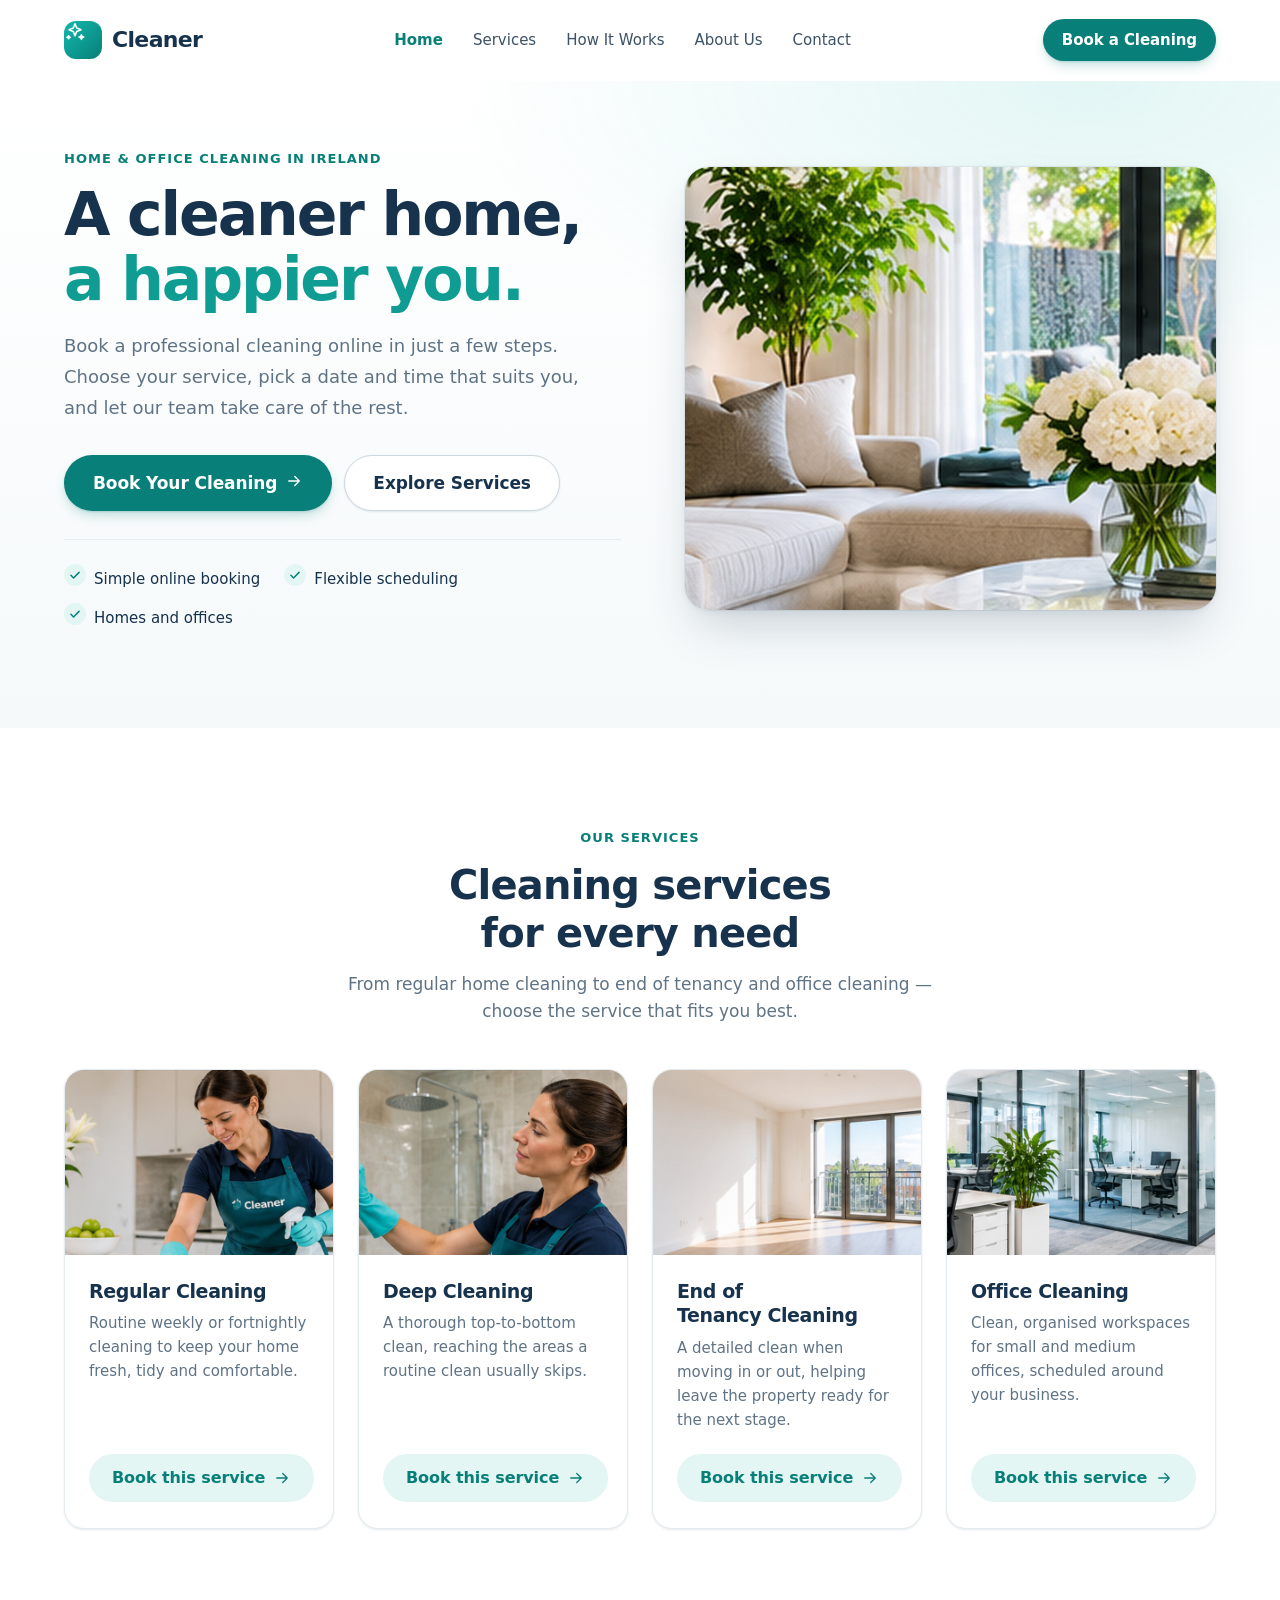
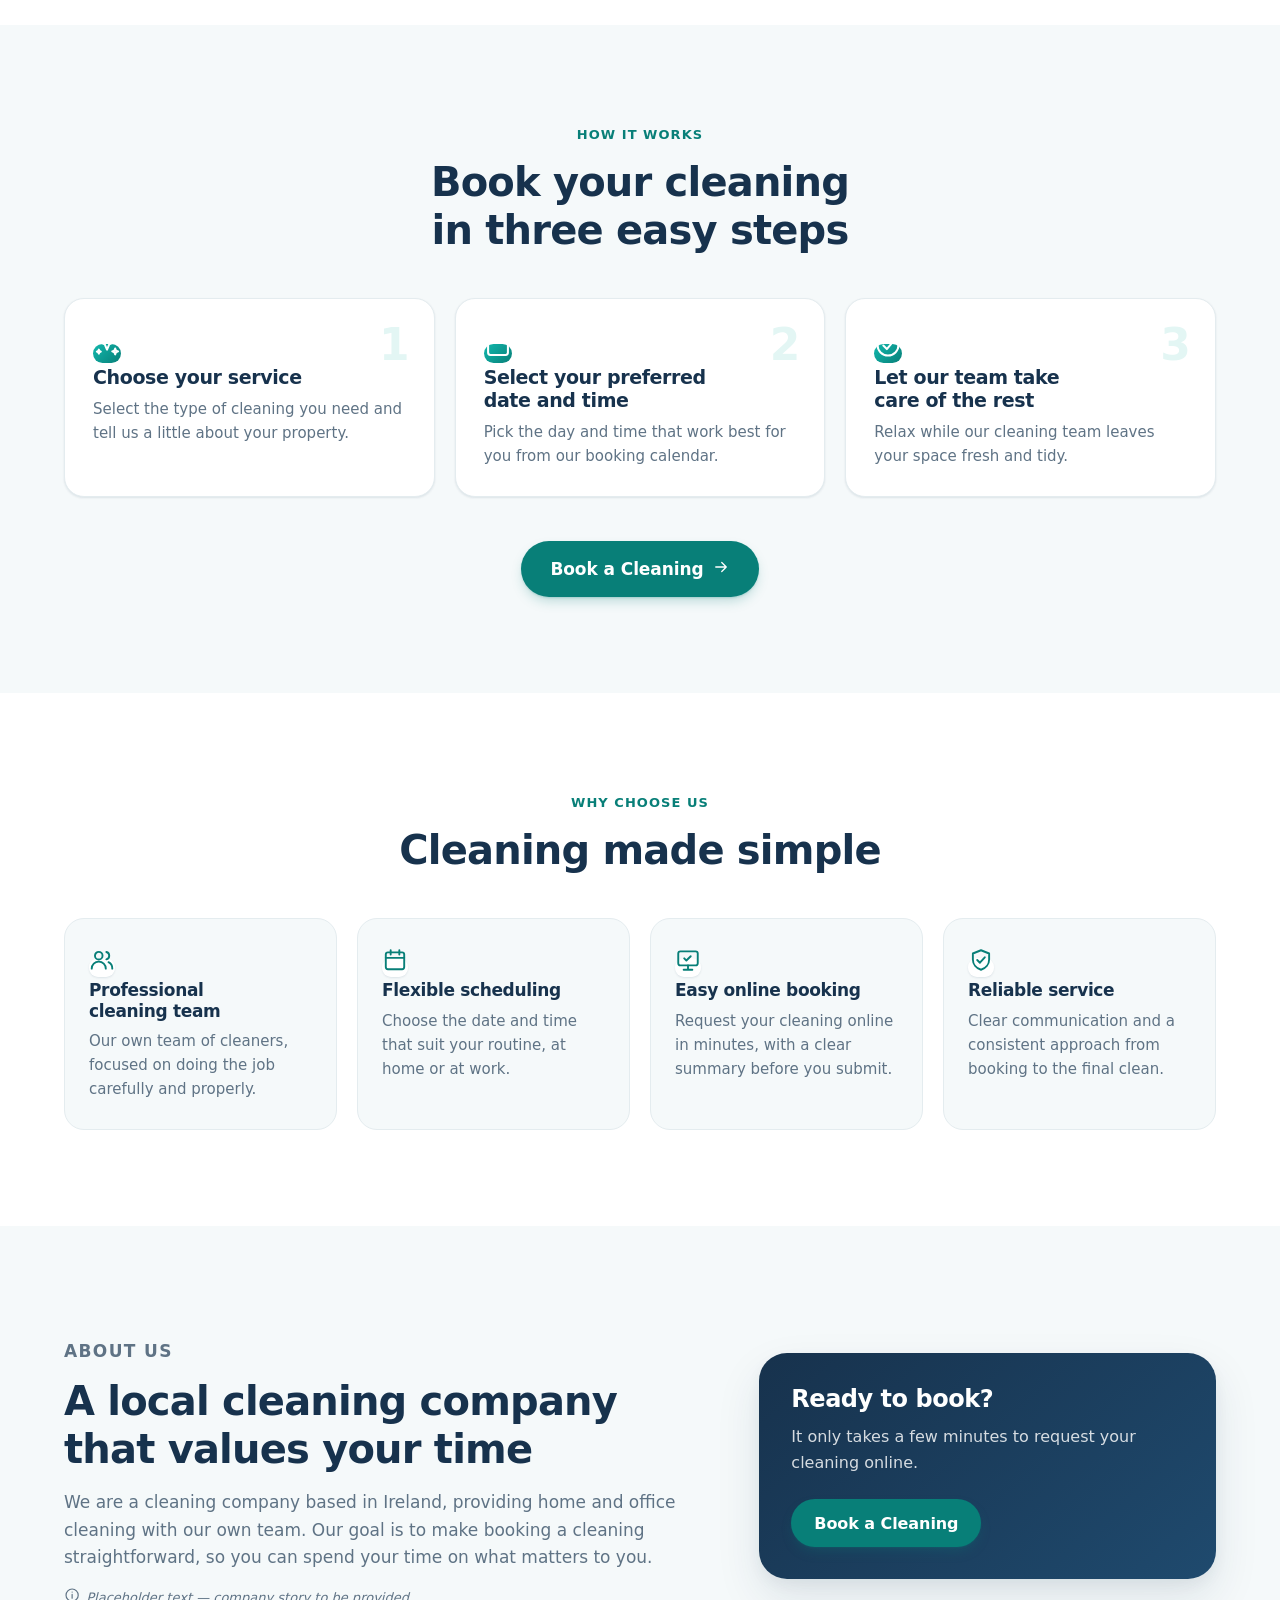
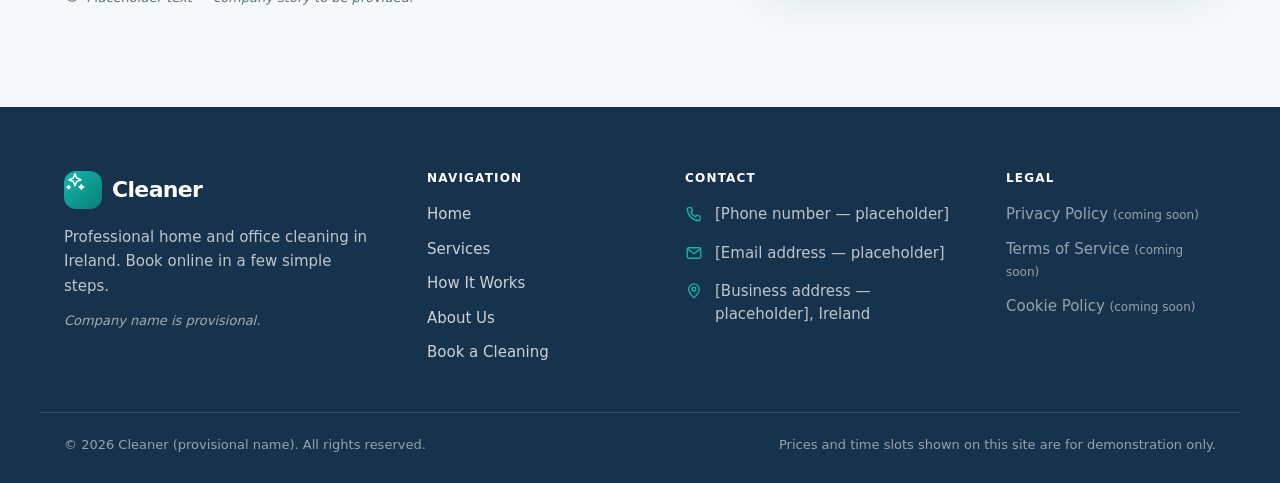
==== commit 0958e118: "Add files via upload" ====
--- a/index.html
+++ b/index.html
@@ -72,46 +72,11 @@
 
           <div class="hero__visual">
             <div class="media media--hero">
-              <img src="assets/images/hero.jpg" alt="Professional cleaner tidying a bright, modern living room" width="960" height="800">
+              <img src="assets/images/hero.jpg" alt="Bright, modern and spotless living room with natural light" width="1200" height="1000" fetchpriority="high">
               <div class="media__placeholder" aria-hidden="true">
-                <svg class="hero-art" viewBox="0 0 480 400" preserveAspectRatio="xMidYMid slice">
-                  <defs>
-                    <linearGradient id="heroWall" x1="0" y1="0" x2="0" y2="1">
-                      <stop offset="0" stop-color="#DDF5F2"/>
-                      <stop offset="1" stop-color="#F3FAFA"/>
-                    </linearGradient>
-                  </defs>
-                  <rect width="480" height="400" fill="url(#heroWall)"/>
-                  <rect x="70" y="58" width="150" height="132" rx="12" fill="#FFFFFF" stroke="#D4E6E9" stroke-width="4"/>
-                  <path d="M145 58v132M70 124h150" stroke="#D4E6E9" stroke-width="4"/>
-                  <circle cx="190" cy="88" r="14" fill="#FFE9B8"/>
-                  <rect y="300" width="480" height="100" fill="#E6F1F3"/>
-                  <path d="M0 300h480" stroke="#D4E6E9" stroke-width="3"/>
-                  <rect x="232" y="208" width="190" height="72" rx="20" fill="#17324D"/>
-                  <rect x="216" y="236" width="32" height="62" rx="12" fill="#17324D"/>
-                  <rect x="406" y="236" width="32" height="62" rx="12" fill="#17324D"/>
-                  <rect x="242" y="246" width="170" height="40" rx="12" fill="#24496B"/>
-                  <path d="M244 298v14M410 298v14" stroke="#17324D" stroke-width="7" stroke-linecap="round"/>
-                  <rect x="262" y="220" width="52" height="36" rx="11" fill="#12B8AD"/>
-                  <rect x="324" y="224" width="44" height="32" rx="10" fill="#FFFFFF" opacity=".9"/>
-                  <rect x="90" y="250" width="46" height="52" rx="9" fill="#FFFFFF" stroke="#D4E6E9" stroke-width="3"/>
-                  <path d="M113 250c-20-30-10-60 0-72 10 12 20 42 0 72z" fill="#12B8AD"/>
-                  <path d="M113 250c-30-10-40-36-36-50 14 0 34 20 36 50z" fill="#0E8F87"/>
-                  <path d="M113 250c30-10 40-36 36-50-14 0-34 20-36 50z" fill="#5FD3CA"/>
-                  <path d="M386 84l6 15 15 6-15 6-6 15-6-15-15-6 15-6z" fill="#12B8AD"/>
-                  <path d="M334 136l4 9 9 4-9 4-4 9-4-9-9-4 9-4z" fill="#5FD3CA"/>
-                  <path d="M428 156l3 7 7 3-7 3-3 7-3-7-7-3 7-3z" fill="#17324D" opacity=".45"/>
-                </svg>
+                <span class="media__icon" data-icon="house"></span>
                 <span class="media__badge"><span data-icon="image"></span> Photo coming soon</span>
               </div>
-            </div>
-            <div class="float-card float-card--top" aria-hidden="true">
-              <span class="float-card__icon" data-icon="calendarCheck"></span>
-              <span><strong>Book online</strong><small>In a few simple steps</small></span>
-            </div>
-            <div class="float-card float-card--bottom" aria-hidden="true">
-              <span class="float-card__icon" data-icon="clock"></span>
-              <span><strong>Your schedule</strong><small>Choose a date and time</small></span>
             </div>
           </div>
         </div>
--- a/css/style.css
+++ b/css/style.css
@@ -43,7 +43,11 @@
   --shadow-sm: 0 1px 2px rgba(23, 50, 77, 0.06), 0 1px 3px rgba(23, 50, 77, 0.05);
   --shadow-md: 0 6px 18px rgba(23, 50, 77, 0.07), 0 2px 6px rgba(23, 50, 77, 0.04);
   --shadow-lg: 0 20px 45px rgba(23, 50, 77, 0.10), 0 6px 14px rgba(23, 50, 77, 0.05);
+  --shadow-hover: 0 14px 32px rgba(23, 50, 77, 0.09), 0 3px 8px rgba(23, 50, 77, 0.05);
+  --shadow-photo: 0 24px 48px -12px rgba(23, 50, 77, 0.22), 0 2px 6px rgba(23, 50, 77, 0.06);
   --focus-ring: 0 0 0 3px #FFFFFF, 0 0 0 5px var(--color-primary-strong);
+  --halo: 0 0 0 4px rgba(18, 184, 173, 0.16);
+  --ease-out: cubic-bezier(0.2, 0.7, 0.2, 1);
 
   --header-height: 72px;
   --container: 1200px;
@@ -77,6 +81,7 @@
   color: var(--color-heading);
   line-height: 1.2;
   letter-spacing: -0.02em;
+  text-wrap: balance;
 }
 
 p { margin: 0; }
@@ -185,33 +190,42 @@
   font-weight: 600;
   line-height: 1.2;
   text-decoration: none;
+  letter-spacing: -0.005em;
   white-space: nowrap;
-  transition: background-color var(--transition), color var(--transition), border-color var(--transition), box-shadow var(--transition), transform var(--transition);
+  transition: background-color 160ms ease, color 160ms ease, border-color 160ms ease, box-shadow 200ms ease, transform 200ms var(--ease-out);
 }
 .btn:focus-visible { border-radius: var(--radius-pill); }
-.btn .icon { width: 18px; height: 18px; }
-.btn:active { transform: translateY(1px); }
+.btn .icon { width: 18px; height: 18px; transition: transform 200ms var(--ease-out); }
+.btn:hover .icon:last-child { transform: translateX(2px); }
+.btn:hover { transform: translateY(-1px); }
+.btn:active { transform: translateY(0); }
 
 .btn--primary {
   background: var(--color-primary-strong);
   color: #FFFFFF;
-  box-shadow: 0 6px 16px rgba(8, 127, 120, 0.22);
-}
-.btn--primary:hover { background: var(--color-primary-hover); }
+  box-shadow: 0 1px 2px rgba(8, 127, 120, 0.18), 0 6px 14px -4px rgba(8, 127, 120, 0.32);
+}
+.btn--primary:hover {
+  background: var(--color-primary-hover);
+  box-shadow: 0 2px 4px rgba(8, 127, 120, 0.18), 0 10px 20px -6px rgba(8, 127, 120, 0.4);
+}
+.btn--primary:focus-visible { box-shadow: var(--focus-ring); }
 
 .btn--outline {
   background: #FFFFFF;
   color: var(--color-heading);
   border-color: var(--color-border-strong);
+  box-shadow: var(--shadow-sm);
 }
 .btn--outline:hover { border-color: var(--color-primary); color: var(--color-primary-strong); }
+.btn--outline:focus-visible { box-shadow: var(--focus-ring); }
 
 .btn--ghost {
   background: transparent;
   color: var(--color-heading);
-  border-color: var(--color-border);
-}
-.btn--ghost:hover { background: var(--color-bg-alt); }
+  border-color: var(--color-border-strong);
+}
+.btn--ghost:hover { background: var(--color-bg-alt); border-color: #AFC1C9; }
 
 .btn--soft {
   background: var(--color-primary-soft);
@@ -238,17 +252,19 @@
   display: inline-flex;
   align-items: center;
   gap: 6px;
-  padding: 6px 10px;
-  margin: -6px -10px;
-  border: 0;
-  border-radius: var(--radius-sm);
-  background: none;
+  min-height: 34px;
+  padding: 6px 12px;
+  border: 1px solid var(--color-border);
+  border-radius: var(--radius-pill);
+  background: #FFFFFF;
   color: var(--color-primary-strong);
   font-weight: 600;
-  font-size: 0.875rem;
-}
-.link-btn:hover { background: var(--color-primary-softer); }
-.link-btn .icon { width: 16px; height: 16px; }
+  font-size: 0.8125rem;
+  transition: background-color 160ms ease, border-color 160ms ease;
+}
+.link-btn:hover { background: var(--color-primary-softer); border-color: rgba(18, 184, 173, 0.45); }
+.link-btn:focus-visible { border-radius: var(--radius-pill); }
+.link-btn .icon { width: 14px; height: 14px; }
 
 .link-disabled { color: rgba(255, 255, 255, 0.55); }
 .link-disabled small { font-size: 0.75rem; }
@@ -261,6 +277,7 @@
   border-radius: var(--radius-pill);
   font-size: 0.75rem;
   font-weight: 600;
+  line-height: 1.4;
 }
 .badge--demo {
   background: var(--color-demo-bg);
@@ -414,11 +431,22 @@
     linear-gradient(180deg, #FFFFFF 0%, var(--color-bg-alt) 100%);
   overflow: hidden;
 }
-.hero__inner { display: grid; gap: 44px; align-items: center; }
-.hero__title { font-size: clamp(2.25rem, 1.5rem + 3.4vw, 3.75rem); letter-spacing: -0.035em; }
-.hero__subtitle { margin-top: 20px; max-width: 540px; font-size: 1.125rem; color: var(--color-muted); }
+.hero__inner { display: grid; gap: 40px; align-items: center; }
+.hero__content { max-width: 600px; }
+.hero__title { font-size: clamp(2.25rem, 1.5rem + 3.4vw, 3.75rem); line-height: 1.08; letter-spacing: -0.035em; }
+.hero__subtitle { margin-top: 20px; max-width: 520px; font-size: 1.125rem; line-height: 1.7; color: var(--color-muted); }
 .hero__actions { display: flex; flex-wrap: wrap; gap: 12px; margin-top: 32px; }
-.hero__points { display: flex; flex-wrap: wrap; gap: 10px 22px; margin-top: 28px; font-size: 0.9375rem; font-weight: 500; color: var(--color-heading); }
+.hero__points {
+  display: flex;
+  flex-wrap: wrap;
+  gap: 10px 24px;
+  margin-top: 28px;
+  padding-top: 24px;
+  border-top: 1px solid var(--color-border);
+  font-size: 0.9375rem;
+  font-weight: 500;
+  color: var(--color-heading);
+}
 .hero__points li { display: inline-flex; align-items: center; gap: 8px; }
 .hero__points .icon {
   width: 22px;
@@ -431,32 +459,6 @@
 }
 
 .hero__visual { position: relative; }
-.float-card {
-  position: absolute;
-  z-index: 3;
-  display: flex;
-  align-items: center;
-  gap: 12px;
-  padding: 12px 16px;
-  background: #FFFFFF;
-  border: 1px solid var(--color-border);
-  border-radius: var(--radius-md);
-  box-shadow: var(--shadow-lg);
-  font-size: 0.875rem;
-}
-.float-card strong { display: block; color: var(--color-heading); }
-.float-card small { display: block; color: var(--color-muted); font-size: 0.8125rem; }
-.float-card__icon {
-  width: 40px;
-  height: 40px;
-  align-items: center;
-  justify-content: center;
-  border-radius: 12px;
-  background: var(--color-primary-soft);
-  color: var(--color-primary-strong);
-}
-.float-card--top { top: 24px; left: -12px; }
-.float-card--bottom { bottom: 28px; right: -12px; }
 
 /* Services */
 .services-grid { display: grid; gap: 24px; }
@@ -468,14 +470,18 @@
   border-radius: var(--radius-lg);
   overflow: hidden;
   box-shadow: var(--shadow-sm);
-  transition: box-shadow var(--transition), transform var(--transition);
-}
-.service-card:hover { box-shadow: var(--shadow-lg); transform: translateY(-3px); }
+  transition: box-shadow 240ms ease, transform 240ms var(--ease-out), border-color 240ms ease;
+}
+.service-card:hover,
+.service-card:focus-within { box-shadow: var(--shadow-hover); transform: translateY(-2px); border-color: #D6E2E6; }
 .service-card .media { border-radius: 0; aspect-ratio: 16 / 11; }
-.service-card__body { display: flex; flex-direction: column; flex: 1; padding: 22px 22px 24px; }
-.service-card__title { font-size: 1.1875rem; }
-.service-card__text { margin-top: 8px; color: var(--color-muted); font-size: 0.9375rem; flex: 1; }
-.service-card__cta { margin-top: 20px; align-self: flex-start; }
+.service-card .media img { transition: opacity 300ms ease, transform 500ms var(--ease-out); }
+.service-card:hover .media img,
+.service-card:focus-within .media img { transform: scale(1.04); }
+.service-card__body { display: flex; flex-direction: column; flex: 1; padding: 24px 24px 26px; }
+.service-card__title { font-size: 1.1875rem; line-height: 1.3; }
+.service-card__text { margin-top: 8px; color: var(--color-muted); font-size: 0.9375rem; line-height: 1.6; flex: 1; }
+.service-card__cta { margin-top: 22px; align-self: flex-start; }
 
 /* How it works */
 .steps { display: grid; gap: 20px; counter-reset: none; }
@@ -570,6 +576,7 @@
   width: 100%;
   height: 100%;
   object-fit: cover;
+  object-position: center;
   transition: opacity 300ms ease;
 }
 .js .media img { opacity: 0; }
@@ -616,9 +623,12 @@
 }
 .media__badge .icon { width: 14px; height: 14px; }
 
-.media--hero { aspect-ratio: 6 / 5; box-shadow: var(--shadow-lg); border: 6px solid #FFFFFF; }
-.media--hero::before { display: none; }
-.hero-art { position: absolute; inset: 0; width: 100%; height: 100%; }
+/* Hero photo: native 4:3 on tablet/mobile, 6:5 beside the text on desktop (see responsive). */
+.media--hero {
+  aspect-ratio: 4 / 3;
+  border-radius: 24px;
+  box-shadow: var(--shadow-photo), 0 0 0 1px rgba(23, 50, 77, 0.06);
+}
 .media--hero .media__badge { left: auto; right: 16px; bottom: 16px; }
 
 /* ---------- 7. Footer ---------- */
@@ -628,24 +638,30 @@
   color: rgba(255, 255, 255, 0.72);
   font-size: 0.9375rem;
 }
-.site-footer__grid { display: grid; gap: 36px; padding-bottom: 44px; }
-.site-footer__brand p:first-of-type { margin-top: 16px; max-width: 320px; }
+.site-footer__grid { display: grid; gap: 32px; align-items: start; padding-bottom: 48px; }
+.site-footer__brand p:first-of-type { margin-top: 16px; max-width: 320px; line-height: 1.65; }
 .site-footer__heading {
-  margin-bottom: 16px;
-  font-size: 0.8125rem;
+  margin-bottom: 18px;
+  font-size: 0.75rem;
   font-weight: 700;
-  letter-spacing: 0.08em;
+  letter-spacing: 0.1em;
   text-transform: uppercase;
   color: #FFFFFF;
 }
-.site-footer__col ul { display: flex; flex-direction: column; gap: 10px; }
-.site-footer a { color: rgba(255, 255, 255, 0.78); text-decoration: none; }
-.site-footer a:hover { color: #FFFFFF; text-decoration: underline; }
-.site-footer .logo { color: #FFFFFF; }
-.site-footer .logo:hover { text-decoration: none; }
-.site-footer :focus-visible { box-shadow: 0 0 0 3px var(--color-heading), 0 0 0 5px var(--color-primary); }
-.contact-list li { display: flex; align-items: flex-start; gap: 10px; }
-.contact-list .icon { width: 18px; height: 18px; margin-top: 3px; color: var(--color-primary); }
+.site-footer__col ul { display: flex; flex-direction: column; gap: 12px; }
+.site-footer__col li { line-height: 1.5; }
+.site-footer a {
+  color: rgba(255, 255, 255, 0.78);
+  text-decoration: underline;
+  text-decoration-color: transparent;
+  text-underline-offset: 4px;
+  transition: color 160ms ease, text-decoration-color 160ms ease;
+}
+.site-footer a:hover { color: #FFFFFF; text-decoration-color: rgba(255, 255, 255, 0.5); }
+.site-footer .logo { color: #FFFFFF; text-decoration: none; }
+.site-footer :focus-visible { box-shadow: 0 0 0 3px var(--color-heading), 0 0 0 5px var(--color-primary); border-radius: 4px; }
+.contact-list li { display: flex; align-items: flex-start; gap: 12px; }
+.contact-list .icon { width: 18px; height: 18px; margin-top: 2px; color: var(--color-primary); }
 .site-footer__bottom {
   display: flex;
   flex-direction: column;
@@ -663,9 +679,9 @@
   background: linear-gradient(180deg, var(--color-bg-alt) 0%, #FFFFFF 420px);
   min-height: calc(100vh - var(--header-height));
 }
-.booking__header { margin-bottom: 28px; }
-.booking__title { margin-top: 14px; font-size: clamp(1.75rem, 1.4rem + 1.4vw, 2.375rem); }
-.booking__lead { margin-top: 8px; color: var(--color-muted); }
+.booking__header { margin-bottom: 32px; }
+.booking__title { margin-top: 16px; font-size: clamp(1.75rem, 1.4rem + 1.4vw, 2.375rem); letter-spacing: -0.03em; }
+.booking__lead { margin-top: 8px; color: var(--color-muted); font-size: 1.0625rem; }
 .demo-banner {
   display: inline-flex;
   align-items: center;
@@ -681,11 +697,21 @@
 }
 .demo-banner .icon { width: 16px; height: 16px; }
 
-/* Progress */
-.progress { margin-bottom: 28px; }
+/* Progress
+   The bar runs behind the dots, from the centre of step 1 (10%) to the centre of step 5 (90%):
+   5 equal columns with no gap, so the JS width (step-1)/4 lands exactly on the current dot. */
+.progress {
+  --dot: 36px;
+  --step-pad: 4px;
+  position: relative;
+  margin-bottom: 32px;
+}
 .progress__bar {
-  height: 6px;
-  margin: 0 10% 14px;
+  position: absolute;
+  top: calc(var(--step-pad) + var(--dot) / 2 - 2px);
+  left: 10%;
+  right: 10%;
+  height: 4px;
   border-radius: var(--radius-pill);
   background: var(--color-border);
   overflow: hidden;
@@ -696,38 +722,42 @@
   width: 0;
   border-radius: inherit;
   background: linear-gradient(90deg, var(--color-primary), var(--color-primary-strong));
-  transition: width 320ms ease;
-}
-.progress__list { display: grid; grid-template-columns: repeat(5, 1fr); gap: 4px; }
+  transition: width 320ms var(--ease-out);
+}
+.progress__list { position: relative; display: grid; grid-template-columns: repeat(5, 1fr); gap: 0; }
 .progress__step {
   display: flex;
   flex-direction: column;
   align-items: center;
-  gap: 6px;
+  gap: 8px;
   width: 100%;
-  padding: 4px 2px;
+  padding: var(--step-pad) 4px;
   border: 0;
   background: none;
   border-radius: var(--radius-sm);
   color: var(--color-muted);
   font-size: 0.8125rem;
   font-weight: 500;
+  line-height: 1.3;
   text-align: center;
 }
 .progress__step:disabled { cursor: default; }
-.progress__step:not(:disabled):hover .progress__dot { border-color: var(--color-primary); }
+.progress__step:not(:disabled):hover .progress__dot { border-color: var(--color-primary); box-shadow: var(--halo); }
+.progress__step:not(:disabled):hover .progress__label { color: var(--color-primary-strong); }
 .progress__dot {
   display: inline-flex;
   align-items: center;
   justify-content: center;
-  width: 34px;
-  height: 34px;
+  width: var(--dot);
+  height: var(--dot);
   border-radius: 50%;
   border: 2px solid var(--color-border-strong);
   background: #FFFFFF;
+  color: var(--color-muted);
   font-weight: 700;
   font-size: 0.875rem;
-  transition: all var(--transition);
+  font-variant-numeric: tabular-nums;
+  transition: background-color 200ms ease, border-color 200ms ease, color 200ms ease, box-shadow 200ms ease;
 }
 .progress__dot .icon { width: 16px; height: 16px; stroke-width: 2.75; }
 .progress__item.is-current .progress__step { color: var(--color-heading); font-weight: 700; }
@@ -735,33 +765,36 @@
   border-color: var(--color-primary-strong);
   background: var(--color-primary-strong);
   color: #FFFFFF;
-  box-shadow: 0 0 0 5px var(--color-primary-soft);
+  box-shadow: 0 0 0 5px var(--color-primary-soft), 0 4px 10px rgba(8, 127, 120, 0.25);
 }
 .progress__item.is-complete .progress__step { color: var(--color-primary-strong); }
 .progress__item.is-complete .progress__dot { border-color: var(--color-primary); background: var(--color-primary-soft); color: var(--color-primary-strong); }
 
 /* Layout */
 .booking__layout { display: grid; gap: 20px; align-items: start; }
-.booking__main { padding: 24px 20px; }
+.booking__main { padding: 24px 20px; border-radius: var(--radius-lg); box-shadow: var(--shadow-md); }
 .booking__nav {
   display: flex;
   justify-content: space-between;
   gap: 12px;
-  margin-top: 32px;
+  margin-top: 36px;
   padding-top: 24px;
   border-top: 1px solid var(--color-border);
 }
 .booking__nav #booking-next { margin-left: auto; }
 
 /* Step header */
-.step-header { margin-bottom: 28px; }
-.step-header__count { font-size: 0.8125rem; font-weight: 600; color: var(--color-primary-strong); text-transform: uppercase; letter-spacing: 0.06em; }
-.step-header__title { margin-top: 6px; font-size: clamp(1.375rem, 1.2rem + 0.8vw, 1.75rem); }
+.step-header { margin-bottom: 28px; padding-bottom: 24px; border-bottom: 1px solid var(--color-border); }
+.step-header__count { font-size: 0.75rem; font-weight: 700; color: var(--color-primary-strong); text-transform: uppercase; letter-spacing: 0.1em; }
+.step-header__title { margin-top: 8px; font-size: clamp(1.375rem, 1.2rem + 0.8vw, 1.75rem); letter-spacing: -0.025em; }
 .step-header__title:focus { outline: none; box-shadow: none; }
-.step-header__desc { margin-top: 6px; color: var(--color-muted); }
-
-.fieldset + .fieldset { margin-top: 32px; }
-.fieldset__legend { margin-bottom: 14px; padding: 0; font-size: 1.0625rem; font-weight: 700; color: var(--color-heading); }
+.step-header__desc { margin-top: 6px; color: var(--color-muted); line-height: 1.6; }
+
+.fieldset + .fieldset { margin-top: 28px; padding-top: 28px; border-top: 1px solid var(--color-border); }
+.fieldset__legend { margin-bottom: 14px; padding: 0; font-size: 1rem; font-weight: 700; color: var(--color-heading); letter-spacing: -0.01em; }
+/* Floated legends sit in normal flow, so the divider above the fieldset is not drawn through them. */
+legend.fieldset__legend { float: left; width: 100%; }
+legend.fieldset__legend + * { clear: both; }
 .fieldset__hint { margin: -8px 0 14px; font-size: 0.8125rem; color: var(--color-muted); }
 
 /* Choice cards (radio / checkbox) */
@@ -774,19 +807,19 @@
   display: flex;
   align-items: flex-start;
   gap: 14px;
-  padding: 18px;
+  padding: 20px;
   border: 1.5px solid var(--color-border);
   border-radius: var(--radius-md);
   background: #FFFFFF;
   cursor: pointer;
-  transition: border-color var(--transition), box-shadow var(--transition), background-color var(--transition);
-}
-.choice-card:hover { border-color: var(--color-primary); box-shadow: var(--shadow-sm); }
+  transition: border-color 150ms ease, box-shadow 150ms ease, background-color 150ms ease;
+}
+.choice-card:hover { border-color: rgba(18, 184, 173, 0.6); background: #FBFEFE; box-shadow: var(--shadow-sm); }
 .choice-card:has(.choice-card__input:focus-visible) { box-shadow: var(--focus-ring); }
 .choice-card.is-selected {
   border-color: var(--color-primary-strong);
   background: var(--color-primary-softer);
-  box-shadow: 0 0 0 1px var(--color-primary-strong);
+  box-shadow: 0 0 0 1px var(--color-primary-strong), 0 4px 12px -6px rgba(8, 127, 120, 0.25);
 }
 .choice-card.is-selected:has(.choice-card__input:focus-visible) { box-shadow: var(--focus-ring); }
 .choice-card__input {
@@ -801,74 +834,93 @@
   height: 46px;
   align-items: center;
   justify-content: center;
+  flex-shrink: 0;
   border-radius: 12px;
   background: var(--color-primary-soft);
   color: var(--color-primary-strong);
+  transition: background-color 150ms ease, color 150ms ease;
 }
 .choice-card__icon .icon { width: 24px; height: 24px; }
 .choice-card.is-selected .choice-card__icon { background: var(--color-primary-strong); color: #FFFFFF; }
-.choice-card__body { display: flex; flex-direction: column; gap: 4px; flex: 1; padding-right: 22px; }
+.choice-card__body { display: flex; flex-direction: column; gap: 4px; flex: 1; min-width: 0; padding-right: 24px; }
 .choice-card__title { font-weight: 600; color: var(--color-heading); line-height: 1.3; }
-.choice-card__text { font-size: 0.875rem; color: var(--color-muted); line-height: 1.45; }
+.choice-card__text { font-size: 0.875rem; color: var(--color-muted); line-height: 1.5; }
 .choice-card__price {
   align-self: center;
-  font-size: 0.875rem;
+  padding: 3px 9px;
+  border-radius: var(--radius-pill);
+  background: var(--color-primary-softer);
+  font-size: 0.8125rem;
   font-weight: 600;
+  font-variant-numeric: tabular-nums;
   color: var(--color-primary-strong);
   white-space: nowrap;
 }
+.choice-card.is-selected .choice-card__price { background: #FFFFFF; }
 .choice-card__check {
   position: absolute;
-  top: 12px;
-  right: 12px;
-  display: inline-flex;
-  align-items: center;
-  justify-content: center;
+  top: 14px;
+  right: 14px;
+  display: inline-flex;
+  align-items: center;
+  justify-content: center;
+  flex-shrink: 0;
   width: 22px;
   height: 22px;
   border-radius: 50%;
   border: 1.5px solid var(--color-border-strong);
   background: #FFFFFF;
   color: transparent;
-  transition: all var(--transition);
-}
+  transition: background-color 150ms ease, border-color 150ms ease, color 150ms ease;
+}
+.choice-card:hover .choice-card__check { border-color: var(--color-primary); }
 .choice-card__check .icon { width: 14px; height: 14px; stroke-width: 3; }
 .choice-card__check--box { border-radius: 6px; }
 .choice-card.is-selected .choice-card__check { border-color: var(--color-primary-strong); background: var(--color-primary-strong); color: #FFFFFF; }
 
-.choice-card--compact { flex-direction: column; align-items: center; text-align: center; gap: 10px; padding: 20px 14px 16px; }
-.choice-card--extra { align-items: center; }
+.choice-card--compact { flex-direction: column; align-items: center; text-align: center; gap: 10px; padding: 22px 14px 18px; }
+.choice-card--extra { align-items: center; padding: 16px 18px; }
 .choice-card--extra .choice-card__check { position: static; order: -1; flex-shrink: 0; }
 .choice-card--extra .choice-card__body { padding-right: 0; }
 .choice-card--extra .choice-card__icon { width: 40px; height: 40px; }
 
 /* Fields */
-.field { display: flex; flex-direction: column; gap: 6px; }
-.field__label { font-weight: 600; font-size: 0.9375rem; color: var(--color-heading); }
+.field { display: flex; flex-direction: column; gap: 8px; }
+.field__label { font-weight: 600; font-size: 0.9375rem; line-height: 1.35; color: var(--color-heading); }
 .field__optional { font-weight: 400; font-size: 0.8125rem; color: var(--color-muted); }
 .field__input {
   width: 100%;
-  min-height: 50px;
-  padding: 12px 14px;
+  min-height: 52px;
+  padding: 13px 15px;
   border: 1.5px solid var(--color-border-strong);
-  border-radius: var(--radius-sm);
+  border-radius: 12px;
   background: #FFFFFF;
   color: var(--color-heading);
-  transition: border-color var(--transition), box-shadow var(--transition);
+  font-size: 1rem; /* 16px keeps iOS from zooming on focus */
+  box-shadow: inset 0 1px 2px rgba(23, 50, 77, 0.04);
+  transition: border-color 150ms ease, box-shadow 150ms ease, background-color 150ms ease;
 }
 .field__input::placeholder { color: #8FA0AE; }
 .field__input:hover { border-color: #AFC1C9; }
-.field__input:focus { outline: none; border-color: var(--color-primary-strong); box-shadow: 0 0 0 4px rgba(18, 184, 173, 0.18); border-radius: var(--radius-sm); }
-textarea.field__input { resize: vertical; min-height: 110px; line-height: 1.5; }
-.field__input[aria-invalid="true"] { border-color: var(--color-error); background: #FFFCFB; }
-.field__input[aria-invalid="true"]:focus { box-shadow: 0 0 0 4px rgba(192, 57, 43, 0.15); }
+.field__input:focus { outline: none; border-color: var(--color-primary-strong); box-shadow: var(--halo); border-radius: 12px; }
+textarea.field__input { resize: vertical; min-height: 116px; line-height: 1.55; }
+.field__input[aria-invalid="true"] { border-color: var(--color-error); background: #FFFBFA; }
+.field__input[aria-invalid="true"]:focus { box-shadow: 0 0 0 4px rgba(192, 57, 43, 0.14); }
 .field__meta { display: flex; justify-content: space-between; gap: 12px; }
 .field__meta:empty { display: none; }
 .field__hint { font-size: 0.8125rem; color: var(--color-muted); }
 .field__counter { margin-left: auto; font-size: 0.75rem; color: var(--color-muted); }
-.field__error { font-size: 0.8125rem; font-weight: 500; color: var(--color-error); }
+.field__error {
+  display: flex;
+  align-items: flex-start;
+  gap: 6px;
+  font-size: 0.8125rem;
+  font-weight: 500;
+  line-height: 1.45;
+  color: var(--color-error);
+}
 .field__error:empty { display: none; }
-.field__error::before { content: "⚠ "; }
+.field__error::before { content: "⚠"; flex-shrink: 0; }
 fieldset[aria-invalid="true"] .choice-card { border-color: #E9B4AD; }
 
 .property-fields { display: grid; gap: 20px; grid-template-columns: repeat(auto-fill, minmax(180px, 1fr)); }
@@ -878,7 +930,8 @@
   align-items: center;
   justify-content: space-between;
   gap: 8px;
-  padding: 5px;
+  min-height: 52px;
+  padding: 4px;
   border: 1.5px solid var(--color-border-strong);
   border-radius: var(--radius-pill);
   background: #FFFFFF;
@@ -894,9 +947,10 @@
   border-radius: 50%;
   background: var(--color-primary-soft);
   color: var(--color-primary-strong);
-  transition: background-color var(--transition), color var(--transition);
+  transition: background-color 150ms ease, color 150ms ease;
 }
 .stepper__btn:hover { background: var(--color-primary-strong); color: #FFFFFF; }
+.stepper__value { font-variant-numeric: tabular-nums; }
 .stepper__btn:focus-visible { border-radius: 50%; }
 .stepper__btn[aria-disabled="true"] { background: var(--color-bg-alt); color: #A9B7C1; cursor: not-allowed; }
 .stepper__btn .icon { width: 18px; height: 18px; stroke-width: 2.25; }
@@ -920,10 +974,11 @@
   gap: 10px;
   margin-top: 28px;
   padding: 14px 16px;
-  border-radius: var(--radius-md);
+  border-radius: 12px;
   background: var(--color-primary-softer);
-  border: 1px dashed rgba(18, 184, 173, 0.45);
+  border: 1px solid rgba(18, 184, 173, 0.28);
   font-size: 0.9375rem;
+  line-height: 1.5;
   color: var(--color-heading);
 }
 .inline-summary__icon { display: inline-flex; color: var(--color-primary-strong); margin-top: 2px; }
@@ -932,13 +987,14 @@
 .datetime { display: grid; gap: 32px; }
 .datetime .fieldset + .fieldset { margin-top: 0; }
 .calendar {
-  padding: 16px;
+  padding: 18px;
   border: 1px solid var(--color-border);
   border-radius: var(--radius-lg);
   background: #FFFFFF;
-}
-.calendar__header { display: flex; align-items: center; justify-content: space-between; margin-bottom: 14px; }
-.calendar__month { font-size: 1.0625rem; }
+  box-shadow: var(--shadow-sm);
+}
+.calendar__header { display: flex; align-items: center; justify-content: space-between; margin-bottom: 16px; }
+.calendar__month { font-size: 1.0625rem; letter-spacing: -0.01em; }
 .calendar__nav {
   display: inline-flex;
   align-items: center;
@@ -949,28 +1005,29 @@
   border-radius: 50%;
   background: #FFFFFF;
   color: var(--color-heading);
-  transition: all var(--transition);
-}
-.calendar__nav:hover { border-color: var(--color-primary); color: var(--color-primary-strong); }
+  transition: border-color 150ms ease, color 150ms ease, background-color 150ms ease;
+}
+.calendar__nav:hover { border-color: var(--color-primary); color: var(--color-primary-strong); background: var(--color-primary-softer); }
 .calendar__nav:focus-visible { border-radius: 50%; }
 .calendar__nav[aria-disabled="true"] { opacity: 0.35; cursor: not-allowed; }
 .calendar__nav[aria-disabled="true"]:hover { border-color: var(--color-border); color: var(--color-heading); }
 .calendar__weekdays,
-.calendar__grid { display: grid; grid-template-columns: repeat(7, 1fr); gap: 4px; }
-.calendar__weekday { text-align: center; font-size: 0.75rem; font-weight: 600; color: var(--color-muted); text-transform: uppercase; padding-bottom: 6px; }
+.calendar__grid { display: grid; grid-template-columns: repeat(7, minmax(0, 1fr)); gap: 4px; }
+.calendar__weekday { text-align: center; font-size: 0.6875rem; font-weight: 700; letter-spacing: 0.06em; color: var(--color-muted); text-transform: uppercase; padding-bottom: 8px; }
 .calendar__day {
   position: relative;
   aspect-ratio: 1;
   min-height: 40px;
-  border: 0;
+  border: 1px solid transparent;
   border-radius: 12px;
   background: transparent;
   color: var(--color-heading);
   font-weight: 500;
   font-size: 0.9375rem;
-  transition: background-color var(--transition), color var(--transition);
-}
-.calendar__day:hover { background: var(--color-primary-soft); color: var(--color-primary-strong); }
+  font-variant-numeric: tabular-nums;
+  transition: background-color 150ms ease, color 150ms ease, border-color 150ms ease;
+}
+.calendar__day:hover { background: var(--color-primary-softer); border-color: rgba(18, 184, 173, 0.45); color: var(--color-primary-strong); }
 .calendar__day:focus-visible { border-radius: 12px; }
 .calendar__day.is-today::after {
   content: "";
@@ -983,34 +1040,42 @@
   border-radius: 50%;
   background: var(--color-primary);
 }
-.calendar__day.is-disabled { color: #B5C2CB; cursor: not-allowed; }
-.calendar__day.is-disabled:hover { background: transparent; color: #B5C2CB; }
+.calendar__day.is-disabled { color: #BAC6CE; font-weight: 400; cursor: not-allowed; }
+.calendar__day.is-disabled:hover { background: transparent; border-color: transparent; color: #BAC6CE; }
 .calendar__day.is-selected,
 .calendar__day.is-selected:hover {
   background: var(--color-primary-strong);
+  border-color: var(--color-primary-strong);
   color: #FFFFFF;
   font-weight: 700;
-  box-shadow: 0 6px 14px rgba(8, 127, 120, 0.3);
-}
-
-.slot-grid { display: grid; grid-template-columns: repeat(auto-fill, minmax(92px, 1fr)); gap: 10px; margin-top: 16px; }
+  box-shadow: 0 4px 12px -2px rgba(8, 127, 120, 0.4);
+}
+
+.slot-grid { display: grid; grid-template-columns: repeat(auto-fill, minmax(92px, 1fr)); gap: 10px; margin-top: 18px; }
 .slot {
   position: relative;
   display: flex;
   align-items: center;
   justify-content: center;
-  min-height: 48px;
+  min-height: 50px;
   border: 1.5px solid var(--color-border);
-  border-radius: var(--radius-sm);
+  border-radius: 12px;
   background: #FFFFFF;
   font-weight: 600;
+  font-variant-numeric: tabular-nums;
   color: var(--color-heading);
   cursor: pointer;
-  transition: all var(--transition);
-}
-.slot:hover { border-color: var(--color-primary); }
+  transition: background-color 150ms ease, border-color 150ms ease, color 150ms ease, box-shadow 150ms ease;
+}
+.slot:hover { border-color: rgba(18, 184, 173, 0.6); background: var(--color-primary-softer); color: var(--color-primary-strong); }
 .slot:has(.slot__input:focus-visible) { box-shadow: var(--focus-ring); }
-.slot.is-selected { border-color: var(--color-primary-strong); background: var(--color-primary-strong); color: #FFFFFF; }
+.slot.is-selected,
+.slot.is-selected:hover {
+  border-color: var(--color-primary-strong);
+  background: var(--color-primary-strong);
+  color: #FFFFFF;
+  box-shadow: 0 4px 12px -2px rgba(8, 127, 120, 0.4);
+}
 .slot__input { position: absolute; opacity: 0; width: 1px; height: 1px; pointer-events: none; }
 .datetime__slots .notice { margin-top: 0; }
 
@@ -1020,13 +1085,22 @@
 /* Review */
 .review { display: flex; flex-direction: column; gap: 16px; }
 .review-block {
-  padding: 18px 20px;
+  padding: 18px 20px 20px;
   border: 1px solid var(--color-border);
   border-radius: var(--radius-md);
-}
-.review-block__header { display: flex; align-items: center; justify-content: space-between; gap: 12px; margin-bottom: 10px; }
-.review-block__title { font-size: 1rem; }
-.review-list { margin: 0; display: flex; flex-direction: column; gap: 8px; }
+  background: #FFFFFF;
+}
+.review-block__header {
+  display: flex;
+  align-items: center;
+  justify-content: space-between;
+  gap: 12px;
+  margin-bottom: 14px;
+  padding-bottom: 12px;
+  border-bottom: 1px solid var(--color-border);
+}
+.review-block__title { font-size: 1rem; letter-spacing: -0.01em; }
+.review-list { margin: 0; display: flex; flex-direction: column; gap: 10px; }
 .review-row { display: grid; gap: 2px; }
 .review-row dt { font-size: 0.8125rem; color: var(--color-muted); }
 .review-row dd { margin: 0; color: var(--color-heading); font-weight: 500; overflow-wrap: anywhere; }
@@ -1039,9 +1113,11 @@
   border: 1px solid var(--color-border);
 }
 .price-box__header { display: flex; align-items: center; justify-content: space-between; gap: 12px; margin-bottom: 14px; }
-.price-lines { display: flex; flex-direction: column; gap: 8px; padding-bottom: 12px; border-bottom: 1px dashed var(--color-border-strong); }
-.price-line { display: flex; justify-content: space-between; gap: 16px; font-size: 0.9375rem; }
-.price-line--total { padding-top: 12px; font-size: 1.125rem; font-weight: 700; color: var(--color-heading); }
+.price-lines { display: flex; flex-direction: column; gap: 10px; padding-bottom: 14px; border-bottom: 1px solid var(--color-border-strong); }
+.price-line { display: flex; justify-content: space-between; align-items: baseline; gap: 16px; font-size: 0.9375rem; }
+.price-line > span:last-child { flex-shrink: 0; text-align: right; font-variant-numeric: tabular-nums; color: var(--color-heading); font-weight: 500; }
+.price-line--total { padding-top: 14px; font-size: 1.125rem; font-weight: 700; color: var(--color-heading); }
+.price-line--total > span:last-child { font-size: 1.5rem; font-weight: 800; letter-spacing: -0.02em; color: var(--color-primary-strong); }
 .price-box__duration { display: flex; align-items: center; gap: 8px; margin-top: 10px; font-size: 0.875rem; color: var(--color-text); }
 .price-box__duration .icon { width: 16px; height: 16px; color: var(--color-primary-strong); }
 .price-box__note { margin-top: 8px; font-size: 0.8125rem; color: var(--color-muted); }
@@ -1079,14 +1155,16 @@
 }
 .summary-card[open] .summary-card__header::after { transform: rotate(-135deg); }
 .summary-card__header:focus-visible { border-radius: var(--radius-lg) var(--radius-lg) 0 0; }
-.summary-card__title { font-weight: 700; color: var(--color-heading); }
-.summary-card__total { margin-left: auto; font-weight: 700; color: var(--color-primary-strong); }
-.summary-card__body { padding: 8px 20px 20px; }
-
-.summary-row { display: flex; gap: 12px; padding: 12px 0; border-bottom: 1px solid var(--color-border); }
+.summary-card__title { font-weight: 700; color: var(--color-heading); letter-spacing: -0.01em; }
+.summary-card__total { margin-left: auto; font-weight: 700; font-variant-numeric: tabular-nums; color: var(--color-primary-strong); }
+.summary-card__body { padding: 4px 20px 20px; }
+
+.summary-row { display: flex; align-items: flex-start; gap: 12px; padding: 13px 0; border-bottom: 1px solid var(--color-border); }
+.summary-row:last-of-type { border-bottom: 0; }
 .summary-row__icon {
   width: 34px;
   height: 34px;
+  flex-shrink: 0;
   align-items: center;
   justify-content: center;
   border-radius: 10px;
@@ -1094,37 +1172,43 @@
   color: var(--color-primary-strong);
 }
 .summary-row__icon .icon { width: 18px; height: 18px; }
-.summary-row__body { display: flex; flex-direction: column; min-width: 0; }
-.summary-row__label { font-size: 0.75rem; font-weight: 600; text-transform: uppercase; letter-spacing: 0.05em; color: var(--color-muted); }
-.summary-row__value { font-size: 0.9375rem; font-weight: 500; color: var(--color-heading); overflow-wrap: anywhere; }
+.summary-row__body { display: flex; flex-direction: column; gap: 1px; min-width: 0; }
+.summary-row__label { font-size: 0.6875rem; font-weight: 700; text-transform: uppercase; letter-spacing: 0.08em; color: var(--color-muted); }
+.summary-row__value { font-size: 0.9375rem; font-weight: 500; line-height: 1.45; color: var(--color-heading); overflow-wrap: anywhere; }
 .summary-row__value.is-muted { color: var(--color-muted); font-weight: 400; font-style: italic; }
-.summary-empty { display: flex; gap: 10px; padding: 12px 0 0; color: var(--color-muted); font-size: 0.9375rem; }
+.summary-empty { display: flex; gap: 10px; padding: 16px 0 0; color: var(--color-muted); font-size: 0.9375rem; line-height: 1.5; }
 .summary-empty .icon { color: var(--color-primary); margin-top: 2px; }
 
-.summary-estimate { margin-top: 16px; }
+.summary-estimate {
+  margin: 4px -20px -20px;
+  padding: 18px 20px 20px;
+  border-top: 1px solid var(--color-border);
+  background: linear-gradient(180deg, var(--color-primary-softer), #FFFFFF);
+}
 .summary-estimate__row { display: flex; align-items: baseline; justify-content: space-between; gap: 12px; color: var(--color-heading); font-weight: 600; }
-.summary-estimate__total { font-size: 1.75rem; letter-spacing: -0.02em; color: var(--color-heading); }
+.summary-estimate__total { font-size: 1.875rem; font-weight: 800; letter-spacing: -0.03em; font-variant-numeric: tabular-nums; color: var(--color-heading); }
 .summary-estimate__duration { margin: 2px 0 12px; font-size: 0.875rem; color: var(--color-muted); }
 
 /* Confirmation */
-.confirmation { max-width: 640px; margin: 0 auto; padding: 40px 24px; text-align: center; }
+.confirmation { max-width: 620px; margin: 0 auto; padding: 44px 24px 36px; text-align: center; }
 .confirmation__icon {
   display: inline-flex;
   align-items: center;
   justify-content: center;
-  width: 76px;
-  height: 76px;
+  width: 80px;
+  height: 80px;
   border-radius: 50%;
   background: var(--color-primary-soft);
   color: var(--color-primary-strong);
-  box-shadow: 0 0 0 10px var(--color-primary-softer);
-}
-.confirmation__icon .icon { width: 40px; height: 40px; }
-.confirmation__title { margin-top: 24px; font-size: clamp(1.5rem, 1.3rem + 1vw, 2rem); }
+  box-shadow: 0 0 0 10px var(--color-primary-softer), 0 0 0 11px rgba(18, 184, 173, 0.15);
+}
+.confirmation__icon .icon { width: 40px; height: 40px; stroke-width: 2; }
+.confirmation__title { margin-top: 28px; font-size: clamp(1.5rem, 1.3rem + 1vw, 2rem); letter-spacing: -0.03em; }
 .confirmation__title:focus { outline: none; box-shadow: none; }
-.confirmation__lead { margin: 10px 0 24px; color: var(--color-muted); }
-.confirmation__details { margin-top: 8px; padding: 18px 20px; border: 1px solid var(--color-border); border-radius: var(--radius-md); text-align: left; }
-.confirmation__actions { display: flex; flex-wrap: wrap; justify-content: center; gap: 12px; margin-top: 28px; }
+.confirmation__lead { margin: 10px auto 28px; max-width: 460px; color: var(--color-muted); line-height: 1.6; }
+.confirmation__details { margin-top: 12px; padding: 18px 20px; border: 1px solid var(--color-border); border-radius: var(--radius-md); background: var(--color-bg-alt); text-align: left; }
+.confirmation__details .review-row + .review-row { padding-top: 10px; border-top: 1px solid var(--color-border); }
+.confirmation__actions { display: flex; flex-wrap: wrap; justify-content: center; gap: 12px; margin-top: 32px; }
 
 /* ---------- 9. Responsive ---------- */
 @media (max-width: 479px) {
@@ -1134,8 +1218,15 @@
   .progress__item.is-current .progress__step { position: static; }
   .progress__item.is-current .progress__label { left: 0; right: 0; bottom: 0; text-align: center; }
   .booking__nav .btn { flex: 1; padding-left: 14px; padding-right: 14px; }
-  .float-card { display: none; }
   .hero__actions .btn { width: 100%; }
+  .confirmation { padding: 36px 20px 28px; }
+  .confirmation__actions .btn { width: 100%; }
+}
+
+@media (max-width: 639px) {
+  .site-footer__grid { gap: 0; }
+  .site-footer__brand { padding-bottom: 28px; }
+  .site-footer__col { padding: 24px 0; border-top: 1px solid rgba(255, 255, 255, 0.1); }
 }
 
 @media (min-width: 480px) {
@@ -1183,8 +1274,7 @@
 
   .hero { padding: 64px 0 96px; }
   .hero__inner { grid-template-columns: 1.05fr 1fr; gap: 64px; }
-  .float-card--top { left: -32px; }
-  .float-card--bottom { right: -24px; }
+  .media--hero { aspect-ratio: 6 / 5; }
 
   .services-grid { grid-template-columns: repeat(4, 1fr); }
   .features-grid { grid-template-columns: repeat(4, 1fr); }
@@ -1192,10 +1282,14 @@
 
   .booking { padding-top: 40px; }
   .booking__layout { grid-template-columns: minmax(0, 1fr) 340px; gap: 28px; }
-  .booking__aside { position: sticky; top: calc(var(--header-height) + 20px); }
   .booking__main { padding: 36px 40px; }
   .summary-card__header { cursor: default; pointer-events: none; }
   .summary-card__header::after { display: none; }
+}
+
+/* Sticky summary only when the tallest summary (all extras) fits below the header. */
+@media (min-width: 1024px) and (min-height: 760px) {
+  .booking__aside { position: sticky; top: calc(var(--header-height) + 20px); }
 }
 
 @media (max-width: 1023px) {
@@ -1212,4 +1306,10 @@
     transition-duration: 0.01ms !important;
     animation-duration: 0.01ms !important;
   }
-}
+  .btn:hover,
+  .btn:hover .icon:last-child,
+  .service-card:hover,
+  .service-card:focus-within,
+  .service-card:hover .media img,
+  .service-card:focus-within .media img { transform: none; }
+}
